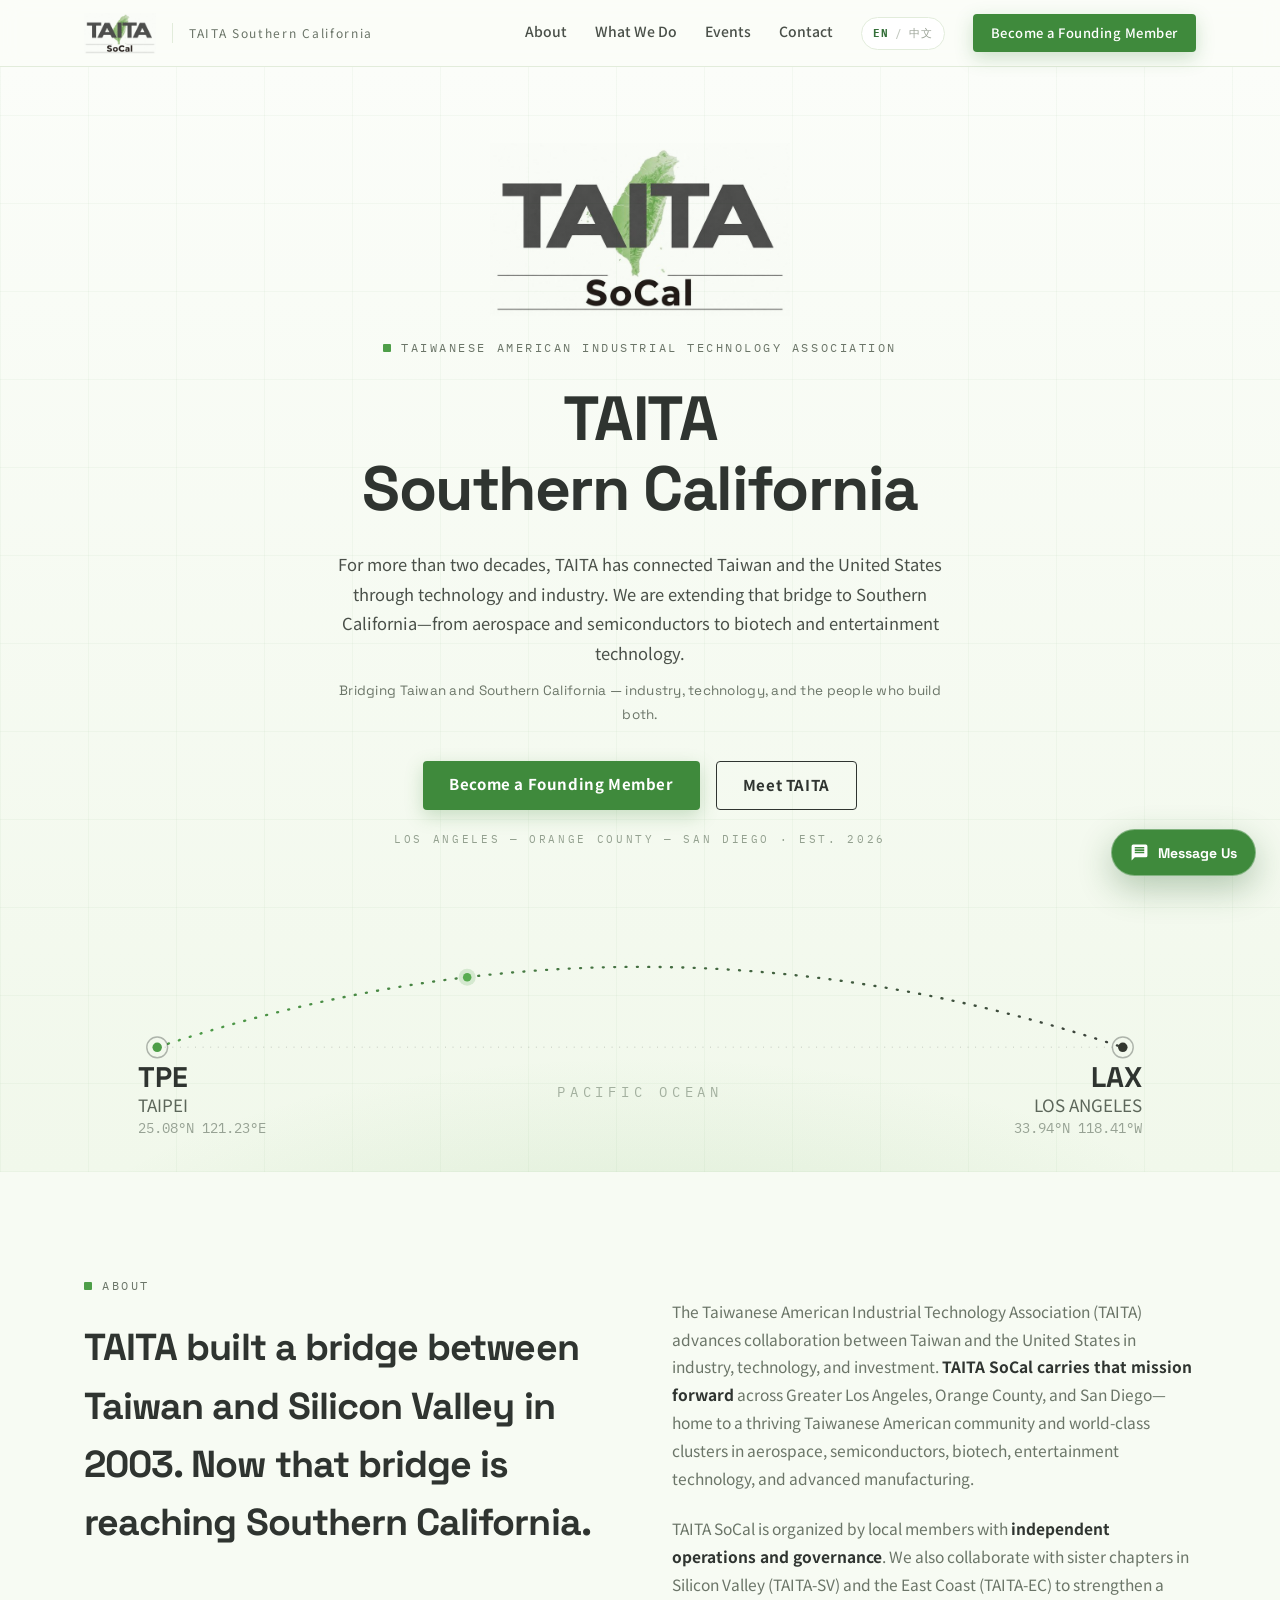
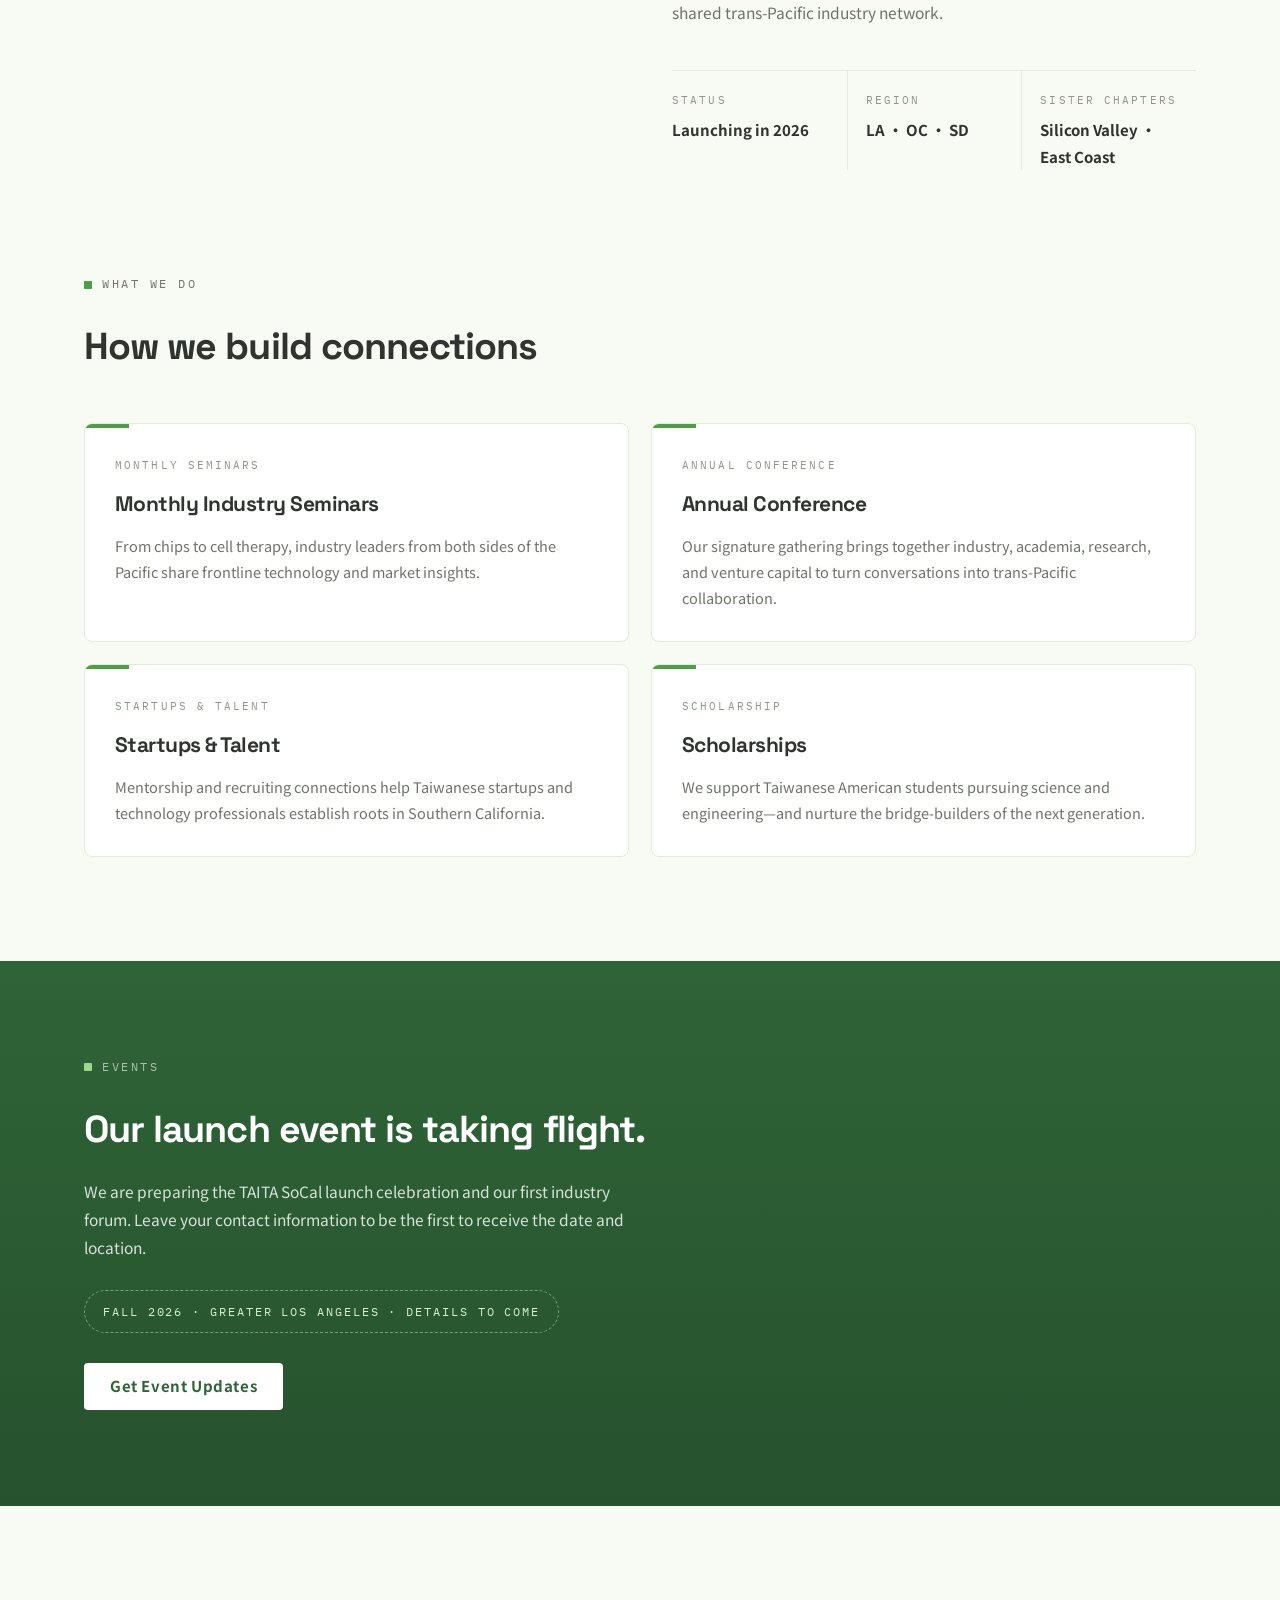
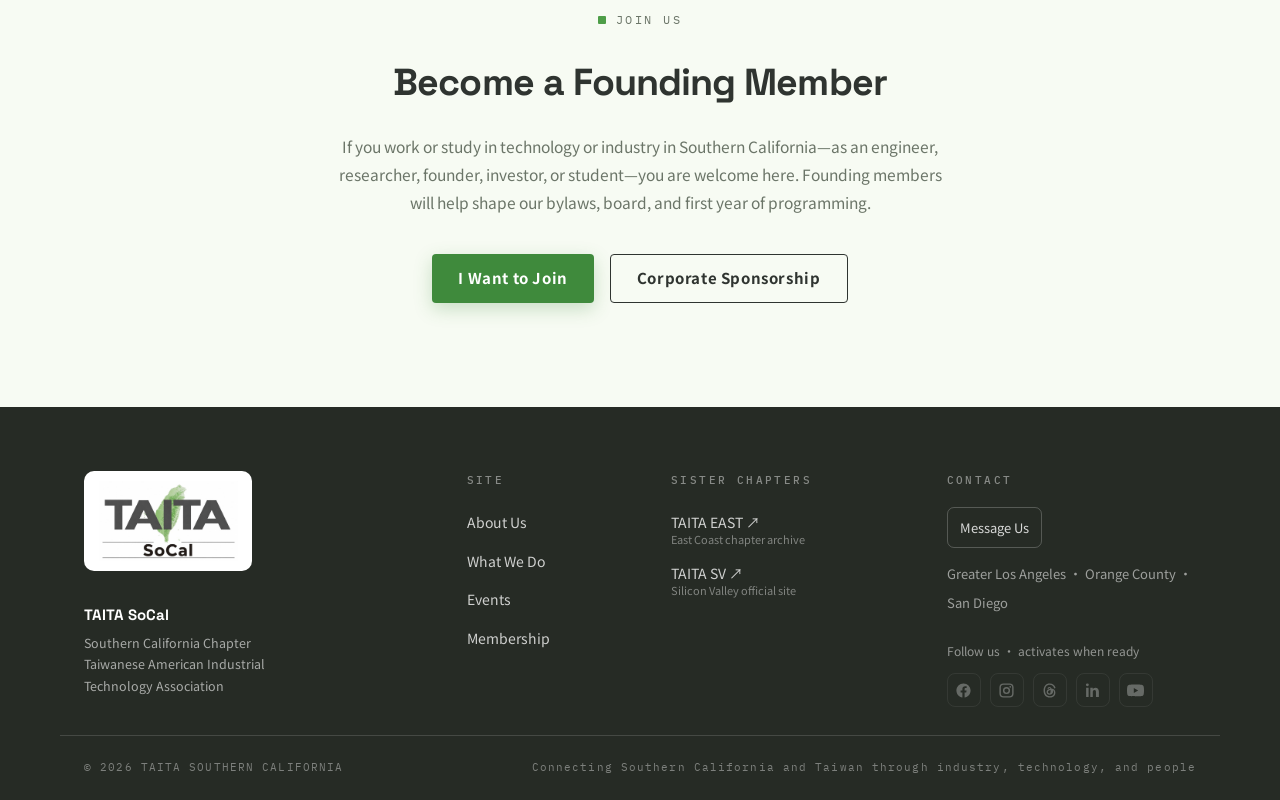
==== public/index.html @ a76701df "Add bilingual contact message form" ====
<!DOCTYPE html>
<html lang="zh-Hant">
<head>
<meta charset="UTF-8">
<meta name="viewport" content="width=device-width, initial-scale=1.0">
<title>TAITA SoCal｜南加州台美產業科技協會</title>
<meta name="description" content="南加州台美產業科技協會 (TAITA SoCal) — 連結南加州與台灣的產業、科技與人。">
<meta name="robots" content="index, follow, max-image-preview:large, max-snippet:-1, max-video-preview:-1">
<link rel="canonical" href="https://taitasocal.org/">
<link rel="icon" href="data:image/svg+xml,%3Csvg%20xmlns%3D%22http%3A//www.w3.org/2000/svg%22%20viewBox%3D%220%200%2064%2064%22%3E%3Crect%20width%3D%2264%22%20height%3D%2264%22%20rx%3D%2212%22%20fill%3D%22%234E9E48%22/%3E%3Ctext%20x%3D%2232%22%20y%3D%2246%22%20font-size%3D%2238%22%20font-weight%3D%22700%22%20text-anchor%3D%22middle%22%20fill%3D%22%23fff%22%20font-family%3D%22serif%22%3E%E5%8F%B0%3C/text%3E%3C/svg%3E">
<meta property="og:title" content="TAITA SoCal｜南加州台美產業科技協會">
<meta property="og:description" content="連結南加州與台灣的產業、科技與人。">
<meta property="og:type" content="website">
<meta property="og:site_name" content="TAITA SoCal">
<meta property="og:locale" content="zh_TW">
<meta property="og:locale:alternate" content="en_US">
<meta property="og:url" content="https://taitasocal.org/">
<meta property="og:image" content="https://taitasocal.org/logo.jpg">
<meta property="og:image:alt" content="TAITA SoCal logo">
<meta name="twitter:card" content="summary_large_image">
<meta name="twitter:title" content="TAITA SoCal｜南加州台美產業科技協會">
<meta name="twitter:description" content="連結南加州與台灣的產業、科技與人。">
<meta name="twitter:image" content="https://taitasocal.org/logo.jpg">
<script type="application/ld+json">
{
  "@context": "https://schema.org",
  "@graph": [
    {
      "@type": "Organization",
      "@id": "https://taitasocal.org/#organization",
      "name": "TAITA SoCal",
      "alternateName": [
        "南加州台美產業科技協會",
        "Southern California Taiwanese American Industrial Technology Association"
      ],
      "url": "https://taitasocal.org/",
      "logo": "https://taitasocal.org/logo.jpg",
      "email": "info@taitasocal.org",
      "description": "TAITA SoCal connects the industries, technologies, and people of Taiwan and Southern California.",
      "areaServed": [
        { "@type": "AdministrativeArea", "name": "Greater Los Angeles" },
        { "@type": "AdministrativeArea", "name": "Orange County, California" },
        { "@type": "AdministrativeArea", "name": "San Diego County, California" }
      ]
    },
    {
      "@type": "WebSite",
      "@id": "https://taitasocal.org/#website",
      "url": "https://taitasocal.org/",
      "name": "TAITA SoCal",
      "publisher": { "@id": "https://taitasocal.org/#organization" },
      "inLanguage": ["zh-Hant", "en"]
    }
  ]
}
</script>
<link rel="preconnect" href="https://fonts.googleapis.com">
<link rel="preconnect" href="https://fonts.gstatic.com" crossorigin>
<link href="https://fonts.googleapis.com/css2?family=Noto+Serif+TC:wght@700;900&amp;family=Noto+Sans+TC:wght@400;500;700&amp;family=Space+Grotesk:wght@500;700&amp;family=IBM+Plex+Mono:wght@400;500&amp;display=swap" rel="stylesheet">
<style>
  :root{
    --logo:url("[data-uri]");
    --paper:#F7FBF3;       /* 白色帶一點綠 */
    --paper-top:#FBFDF9;
    --card:#FFFFFF;
    --ink:#2F3430;         /* 會徽深灰 */
    --ink-soft:#4A5049;
    --muted:#6B7568;
    --green:#4E9E48;       /* 會徽台灣島綠 */
    --green-bright:#57AC50;
    --green-deep:#35703A;
    --green-btn:#3F8A3C;
    --band-1:#2F6437;      /* 深綠段落 */
    --band-2:#26522D;
    --line:#E2ECDB;
    --line-ink:rgba(255,255,255,.14);
  }
  *{margin:0;padding:0;box-sizing:border-box}
  html{scroll-behavior:smooth}
  body{
    font-family:'Noto Sans TC','Helvetica Neue',Arial,sans-serif;
    background:var(--paper);
    color:var(--ink);
    line-height:1.8;
    -webkit-font-smoothing:antialiased;
  }
  ::selection{background:var(--green-deep);color:#fff}
  a{color:inherit;text-decoration:none}
  .mono{font-family:'IBM Plex Mono',monospace}
  .en{font-family:'Space Grotesk','Noto Sans TC',sans-serif}
  .logo-bg{
    background-image:var(--logo);
    background-size:contain;background-position:center;background-repeat:no-repeat;
  }

  /* ---------- Nav ---------- */
  .nav{
    position:sticky;top:0;z-index:50;
    background:rgba(251,253,249,.92);
    backdrop-filter:blur(10px);
    border-bottom:1px solid var(--line);
  }
  .nav-inner{
    max-width:1160px;margin:0 auto;padding:12px 24px;
    display:flex;align-items:center;gap:16px;
  }
  .nav-logo{width:72px;height:42px;flex:none;mix-blend-mode:multiply}
  .nav-zh{
    font-size:12px;color:var(--muted);letter-spacing:.14em;
    border-left:1px solid var(--line);padding-left:16px;line-height:1.6;
  }
  .nav-links{margin-left:auto;display:flex;gap:28px;align-items:center}
  .nav-links a{
    color:var(--ink-soft);font-size:14px;font-weight:500;
    padding:6px 0;border-bottom:2px solid transparent;transition:.2s;
  }
  .nav-links a:hover{color:var(--green-deep);border-bottom-color:var(--green)}
  .btn{
    display:inline-block;padding:12px 26px;border-radius:4px;
    font-weight:700;font-size:15px;letter-spacing:.04em;
    font-family:inherit;line-height:1.5;text-align:center;
    transition:transform .18s, box-shadow .18s, background .18s, color .18s;
    cursor:pointer;border:none;
  }
  .btn:hover{transform:translateY(-2px)}
  .btn:focus-visible{outline:3px solid var(--green);outline-offset:2px}
  .btn-green{background:var(--green-btn);color:#fff;box-shadow:0 6px 18px rgba(63,138,60,.25)}
  .btn-green:hover{background:var(--green-bright)}
  .btn-ink{border:1.5px solid var(--ink);color:var(--ink);background:transparent}
  .btn-ink:hover{background:var(--ink);color:#fff}
  .btn-white{background:#fff;color:var(--band-1)}
  .btn-white:hover{background:#EFF7EA}
  .nav .btn{padding:9px 18px;font-size:13px}
  .nav-links a.btn{color:#fff;border-bottom:none}
  .nav-links a.btn:hover{color:#fff}
  .lang-toggle{
    flex:none;display:inline-flex;align-items:center;gap:6px;
    padding:8px 11px;border:1px solid var(--line);border-radius:999px;
    background:#fff;color:#9AA296;cursor:pointer;
    font-family:'IBM Plex Mono',monospace;font-size:10.5px;font-weight:500;
    letter-spacing:.08em;transition:border-color .2s,box-shadow .2s;
  }
  .lang-toggle:hover{border-color:var(--green);box-shadow:0 4px 14px rgba(63,138,60,.12)}
  .lang-toggle:focus-visible{outline:3px solid var(--green);outline-offset:2px}
  .lang-toggle .active{color:var(--green-deep);font-weight:700}
  .lang-divider{color:#C3C9C0}

  /* ---------- Hero ---------- */
  .hero{
    position:relative;overflow:hidden;
    background:
      radial-gradient(1000px 400px at 50% 112%, rgba(94,168,78,.16), transparent 62%),
      repeating-linear-gradient(0deg, rgba(63,138,60,.045) 0 1px, transparent 1px 88px),
      repeating-linear-gradient(90deg, rgba(63,138,60,.045) 0 1px, transparent 1px 88px),
      linear-gradient(180deg, var(--paper-top) 0%, #F1F8EB 100%);
  }
  .hero-inner{
    max-width:1160px;margin:0 auto;
    padding:76px 24px 8px;
    text-align:center;
  }
  .hero-logo{
    width:min(300px,64vw);aspect-ratio:720/414;
    margin:0 auto 22px;mix-blend-mode:multiply;
  }
  .eyebrow{
    display:flex;align-items:center;gap:10px;
    width:fit-content;max-width:100%;
    font-family:'IBM Plex Mono',monospace;
    font-size:11.5px;letter-spacing:.22em;
    color:var(--muted);
    margin:0 auto 26px;
  }
  .eyebrow::before{content:'';width:8px;height:8px;background:var(--green);border-radius:1px}
  .hero h1{
    font-family:'Noto Serif TC',serif;font-weight:900;
    font-size:clamp(2.2rem,5.4vw,3.9rem);
    line-height:1.3;letter-spacing:.04em;
    color:var(--ink);
    position:relative;display:block;
    width:fit-content;max-width:100%;margin:0 auto;
  }
  .hero .lead{
    max-width:640px;margin:26px auto 10px;
    font-size:16.5px;color:var(--ink-soft);
  }
  .hero .lead-en{
    max-width:640px;margin:0 auto;
    font-size:13.5px;color:var(--muted);
    letter-spacing:.02em;
  }
  .hero-cta{margin:34px 0 20px;display:flex;gap:16px;justify-content:center;flex-wrap:wrap}
  .hero-meta{
    font-family:'IBM Plex Mono',monospace;
    font-size:11px;letter-spacing:.24em;
    color:#93A08F;
  }
  .arc-wrap{max-width:1160px;margin:0 auto;padding:0 12px 30px}
  .arc-wrap svg{width:100%;height:auto;display:block}

  /* ---------- Sections ---------- */
  .section{max-width:1160px;margin:0 auto;padding:104px 24px;scroll-margin-top:80px}
  .sec-eyebrow{
    display:flex;align-items:center;gap:10px;
    font-family:'IBM Plex Mono',monospace;
    font-size:11.5px;letter-spacing:.22em;color:var(--muted);
    margin-bottom:22px;
  }
  .sec-eyebrow::before{content:'';width:8px;height:8px;background:var(--green);border-radius:1px}
  .display{
    font-family:'Noto Serif TC',serif;font-weight:700;
    font-size:clamp(1.55rem,3.1vw,2.35rem);
    line-height:1.55;letter-spacing:.02em;color:var(--ink);
  }
  html[lang="en"] .hero h1,
  html[lang="en"] .display,
  html[lang="en"] .card h3{
    font-family:'Space Grotesk',sans-serif;letter-spacing:-.025em;
  }
  html[lang="en"] .hero h1{line-height:1.12}

  /* About */
  .about-grid{display:grid;grid-template-columns:1fr 1fr;gap:64px;align-items:start}
  .about-grid p{margin-top:22px;color:var(--muted);font-size:15.5px}
  .about-grid p strong{color:var(--ink);font-weight:700}
  .facts{
    margin-top:44px;display:grid;grid-template-columns:repeat(3,1fr);
    border-top:1px solid var(--line);
  }
  .fact{padding:20px 18px 0;border-left:1px solid var(--line)}
  .fact:first-child{border-left:none;padding-left:0}
  .fact .k{font-family:'IBM Plex Mono',monospace;font-size:10.5px;letter-spacing:.2em;color:#8B9787}
  .fact .v{margin-top:6px;font-weight:700;font-size:15px;color:var(--ink)}

  /* Focus cards */
  .cards{display:grid;grid-template-columns:repeat(2,1fr);gap:22px;margin-top:48px}
  .card{
    background:var(--card);border:1px solid var(--line);border-radius:8px;
    padding:32px 30px 30px;position:relative;overflow:hidden;
    transition:transform .22s, box-shadow .22s;
  }
  .card::before{
    content:'';position:absolute;top:0;left:0;width:44px;height:4px;background:var(--green);
  }
  .card:hover{transform:translateY(-4px);box-shadow:0 14px 34px rgba(47,52,48,.09)}
  .card .k{font-family:'IBM Plex Mono',monospace;font-size:10.5px;letter-spacing:.2em;color:#8B9787}
  .card h3{
    font-family:'Noto Serif TC',serif;font-weight:700;
    font-size:21px;color:var(--ink);margin:10px 0 10px;letter-spacing:.02em;
  }
  .card p{color:var(--muted);font-size:14.5px}
  .focus-section{padding-top:0}

  /* Events (green band) */
  .band{background:linear-gradient(180deg,var(--band-1) 0%,var(--band-2) 100%);color:#fff}
  .band .section{padding:96px 24px}
  .band .sec-eyebrow{color:rgba(255,255,255,.6)}
  .band .sec-eyebrow::before{background:#9FD48F}
  .band .display{color:#fff}
  .band p{color:rgba(255,255,255,.82);max-width:560px;margin-top:20px;font-size:15.5px}
  .chip{
    display:inline-block;margin-top:28px;
    font-family:'IBM Plex Mono',monospace;font-size:12px;letter-spacing:.16em;
    border:1px dashed rgba(255,255,255,.4);color:#D9EFCB;
    padding:10px 18px;border-radius:999px;
  }
  .band .btn{margin-top:30px}
  .note{margin-top:16px;font-size:12px;color:rgba(255,255,255,.5)}

  /* Join */
  .join{text-align:center}
  .join .display{max-width:620px;margin:0 auto}
  .join p{max-width:620px;margin:22px auto 0;color:var(--muted);font-size:15.5px}
  .join .sec-eyebrow{justify-content:center}
  .join-cta{margin-top:38px;display:flex;gap:16px;justify-content:center;flex-wrap:wrap}

  /* Message dialog */
  .contact-dialog{
    width:min(620px,calc(100vw - 32px));max-height:calc(100vh - 32px);
    margin:auto;padding:0;border:1px solid var(--line);border-radius:14px;
    overflow:auto;overscroll-behavior:contain;background:#fff;color:var(--ink);
    box-shadow:0 28px 80px rgba(24,36,24,.28);
  }
  .contact-dialog::backdrop{background:rgba(24,31,24,.58);backdrop-filter:blur(4px)}
  .dialog-inner{padding:38px;position:relative}
  .dialog-close{
    position:absolute;top:16px;right:16px;width:38px;height:38px;
    border:1px solid var(--line);border-radius:999px;background:var(--paper);
    color:var(--ink);font-size:24px;line-height:1;cursor:pointer;
  }
  .dialog-close:hover{background:#EAF4E4}
  .dialog-close:focus-visible{outline:3px solid var(--green);outline-offset:2px}
  .dialog-inner .sec-eyebrow{margin-bottom:14px}
  .dialog-inner h2{
    font-family:'Noto Serif TC',serif;font-size:clamp(1.55rem,4vw,2rem);
    line-height:1.4;margin-right:38px;
  }
  html[lang="en"] .dialog-inner h2{font-family:'Space Grotesk',sans-serif;letter-spacing:-.02em}
  .dialog-copy{margin-top:14px;color:var(--muted);font-size:15px}
  .contact-form{display:grid;gap:16px;margin-top:24px}
  .form-grid{display:grid;grid-template-columns:1fr 1fr;gap:16px}
  .form-field{display:grid;gap:7px;text-align:left}
  .form-field label{
    color:var(--ink);font-family:'IBM Plex Mono',monospace;
    font-size:11px;font-weight:500;letter-spacing:.08em;
  }
  .form-field input,.form-field select,.form-field textarea{
    width:100%;border:1px solid #CAD7C6;border-radius:7px;background:#FBFCF9;
    color:var(--ink);font:inherit;font-size:15px;padding:12px 13px;
    transition:border-color .18s,box-shadow .18s,background .18s;
  }
  .form-field textarea{min-height:132px;resize:vertical;line-height:1.6}
  .form-field input:focus,.form-field select:focus,.form-field textarea:focus{
    outline:none;border-color:var(--green-btn);background:#fff;
    box-shadow:0 0 0 3px rgba(55,139,57,.13);
  }
  .form-hint{color:var(--muted);font-size:12px;line-height:1.6}
  .form-actions{display:flex;align-items:center;gap:14px;flex-wrap:wrap}
  .form-actions .btn{min-width:148px;padding:11px 18px}
  .form-actions .btn[disabled]{opacity:.62;cursor:wait;transform:none}
  .form-status{min-height:1.6em;color:var(--muted);font-size:13px;line-height:1.5}
  .form-status[data-state="success"]{color:var(--green-deep);font-weight:700}
  .form-status[data-state="error"]{color:#A3342D}
  .form-honeypot{
    position:absolute!important;width:1px!important;height:1px!important;
    overflow:hidden!important;clip:rect(0 0 0 0)!important;white-space:nowrap!important;
  }
  .message-fab{
    position:fixed;right:24px;bottom:24px;z-index:60;
    display:inline-flex;align-items:center;gap:9px;padding:13px 18px;
    border:1px solid rgba(255,255,255,.35);border-radius:999px;
    background:var(--green-btn);color:#fff;box-shadow:0 12px 34px rgba(31,88,33,.3);
    font-family:'Space Grotesk','Noto Sans TC',sans-serif;font-size:14px;font-weight:700;
    cursor:pointer;transition:transform .18s,background .18s,box-shadow .18s;
  }
  .message-fab:hover{background:var(--green-deep);transform:translateY(-2px);box-shadow:0 16px 38px rgba(31,88,33,.36)}
  .message-fab:focus-visible{outline:3px solid #B8E0A8;outline-offset:3px}
  .message-fab svg{width:19px;height:19px;fill:currentColor;flex:none}
  .footer-message-button{
    display:inline-flex;align-items:center;gap:7px;padding:8px 12px;
    border:1px solid rgba(255,255,255,.22);border-radius:7px;background:transparent;
    color:rgba(255,255,255,.82);font:inherit;font-size:13px;cursor:pointer;
  }
  .footer-message-button:hover{color:#fff;border-color:#9FD48F;background:rgba(86,164,76,.15)}

  /* Footer */
  footer{background:#262B25;color:#fff}
  .foot-inner{
    max-width:1160px;margin:0 auto;padding:64px 24px 28px;
    display:grid;grid-template-columns:1.45fr .7fr 1fr 1.05fr;gap:38px;
  }
  .foot-org{display:flex;gap:18px;align-items:flex-start;flex-wrap:wrap}
  .foot-logo{
    background:#fff;border-radius:10px;padding:10px 14px;width:168px;flex:none;
  }
  .foot-logo .logo-bg{width:100%;aspect-ratio:720/414}
  .foot-org .names span{display:block;font-size:12.5px;color:rgba(255,255,255,.6);line-height:1.7}
  .foot-org .names b{display:block;font-size:15px;margin-bottom:4px}
  .foot h4{font-family:'IBM Plex Mono',monospace;font-size:11px;letter-spacing:.22em;color:rgba(255,255,255,.45);margin-bottom:16px;font-weight:500}
  .foot ul{list-style:none}
  .foot li{margin-bottom:10px}
  .foot a{color:rgba(255,255,255,.78);font-size:14px}
  .foot a:hover{color:#9FD48F}
  .foot-region{color:rgba(255,255,255,.55);font-size:13px}
  .chapter-link{display:inline-flex;flex-direction:column;line-height:1.45}
  .chapter-link small{color:rgba(255,255,255,.42);font-size:11px}
  .social-label{margin:24px 0 12px;color:rgba(255,255,255,.5);font-size:12px}
  .social-links{display:flex;gap:9px;flex-wrap:wrap}
  .social-link{
    width:34px;height:34px;display:inline-grid;place-items:center;
    border:1px solid rgba(255,255,255,.18);border-radius:8px;
    color:rgba(255,255,255,.82);transition:background .18s,border-color .18s,color .18s,transform .18s;
  }
  .social-link svg{width:17px;height:17px;fill:currentColor}
  .social-link[href]:hover{
    color:#fff;background:var(--green-btn);border-color:var(--green-bright);transform:translateY(-2px);
  }
  .social-link[aria-disabled="true"]{opacity:.38;cursor:not-allowed}
  .foot-bottom{
    max-width:1160px;margin:0 auto;padding:22px 24px;
    border-top:1px solid var(--line-ink);
    display:flex;justify-content:space-between;gap:14px;flex-wrap:wrap;
    font-family:'IBM Plex Mono',monospace;font-size:11px;letter-spacing:.1em;
    color:rgba(255,255,255,.4);
  }

  /* Reveal on scroll */
  .reveal{opacity:0;transform:translateY(20px);transition:opacity .7s ease, transform .7s ease}
  .reveal.in{opacity:1;transform:none}
  @media (prefers-reduced-motion: reduce){
    html{scroll-behavior:auto}
    .reveal{opacity:1;transform:none;transition:none}
    .btn,.card{transition:none}
  }

  /* Responsive */
  @media (max-width: 860px){
    .about-grid{grid-template-columns:1fr;gap:28px}
    .cards{grid-template-columns:1fr}
    .foot-inner{grid-template-columns:repeat(2,minmax(0,1fr));gap:36px}
    .nav-zh{display:none}
    .nav-links{gap:12px}
  }
  @media (max-width: 720px){
    .nav-links a:not(.btn){display:none}
    .facts{grid-template-columns:1fr;border-top:none}
    .fact{border-left:none;padding-left:0;border-top:1px solid var(--line);padding-top:16px}
    .section{padding:76px 20px}
    .hero-inner{padding-top:56px}
    .coords{display:none}
    .nav-inner{padding-left:16px;padding-right:16px}
    .nav-logo{width:62px;height:36px}
    .nav .btn{padding:9px 12px;font-size:12px}
    .lang-toggle{padding:8px 9px;font-size:10px}
    .dialog-inner{padding:32px 22px 24px}
    .form-grid{grid-template-columns:1fr}
    .form-actions{align-items:stretch;flex-direction:column}
    .form-actions .btn{width:100%}
  }
  @media (max-width: 560px){
    .foot-inner{grid-template-columns:1fr}
    .message-fab{right:16px;bottom:16px;padding:12px 15px}
  }
</style>
</head>
<body>

<!-- ============ NAV ============ -->
<nav class="nav">
  <div class="nav-inner">
    <a href="#top" class="nav-logo logo-bg" aria-label="TAITA SoCal 首頁" data-i18n-aria="homeAria"></a>
    <div class="nav-zh" data-i18n="orgShort">南加州台美產業科技協會</div>
    <div class="nav-links">
      <a href="#about" data-i18n="navAbout">關於</a>
      <a href="#focus" data-i18n="navFocus">焦點工作</a>
      <a href="#events" data-i18n="navEvents">活動</a>
      <a href="#contact" data-i18n="navContact">聯絡</a>
      <button class="lang-toggle" id="langToggle" type="button" aria-label="Switch to English" aria-pressed="false">
        <span id="langEn">EN</span><span class="lang-divider" aria-hidden="true">/</span><span id="langZh" class="active">中文</span>
      </button>
      <a href="#join" class="btn btn-green" data-i18n="foundingMember">成為創始會員</a>
    </div>
  </div>
</nav>

<!-- ============ HERO ============ -->
<header class="hero" id="top">
  <div class="hero-inner">
    <div class="hero-logo logo-bg" role="img" aria-label="TAITA SoCal 會徽" data-i18n-aria="emblemAria"></div>
    <div class="eyebrow en">TAIWANESE AMERICAN INDUSTRIAL TECHNOLOGY ASSOCIATION</div>
    <h1><span data-i18n="heroTitle">南加州<br>台美產業科技協會</span></h1>
    <p class="lead" data-i18n="heroLead">我們把 TAITA 二十多年來連結台灣與美國科技產業的橋樑，延伸到南加州。從航太、半導體到生技與娛樂科技——這裡是下一段旅程的起點。</p>
    <p class="lead-en en" data-i18n="heroTagline">Bridging Taiwan and Southern California — industry, technology, and the people who build both.</p>
    <div class="hero-cta">
      <a href="#join" class="btn btn-green" data-i18n="foundingMember">成為創始會員</a>
      <a href="#about" class="btn btn-ink" data-i18n="meetTaita">認識 TAITA</a>
    </div>
    <div class="hero-meta">LOS ANGELES — ORANGE COUNTY — SAN DIEGO · EST. 2026</div>
  </div>

  <!-- Signature: TPE ↔ LAX flight arc -->
  <div class="arc-wrap" aria-hidden="true">
    <svg viewBox="0 0 1200 300" xmlns="http://www.w3.org/2000/svg" role="img" aria-label="台北到洛杉磯的航線示意圖" data-i18n-aria="flightAria">
      <defs>
        <linearGradient id="arcGrad" x1="0" y1="0" x2="1" y2="0">
          <stop offset="0" stop-color="#4E9E48"/>
          <stop offset="1" stop-color="#3B403B"/>
        </linearGradient>
      </defs>
      <!-- horizon baseline -->
      <line x1="90" y1="200" x2="1110" y2="200" stroke="rgba(47,52,48,.16)" stroke-dasharray="1 7" stroke-width="1.5"/>
      <!-- flight path -->
      <path id="flightPath" d="M 90 200 Q 600 30 1110 200" fill="none"
            stroke="url(#arcGrad)" stroke-width="2.5" stroke-linecap="round" stroke-dasharray="1 11"/>
      <!-- traveling dot -->
      <g id="flyer">
        <circle r="9" fill="#4E9E48" opacity="0.18"/>
        <circle r="4.5" fill="#57AC50"/>
        <animateMotion dur="7s" repeatCount="indefinite" rotate="none">
          <mpath href="#flightPath"/>
        </animateMotion>
      </g>
      <!-- TPE endpoint -->
      <circle cx="90" cy="200" r="11" fill="none" stroke="rgba(47,52,48,.35)" stroke-width="1.5"/>
      <circle cx="90" cy="200" r="5" fill="#4E9E48"/>
      <text x="70" y="242" fill="#2F3430" font-family="'Space Grotesk',sans-serif" font-weight="700" font-size="30">TPE</text>
      <text x="70" y="268" fill="#5C665A" font-family="'Noto Sans TC',sans-serif" font-size="18" data-i18n="taipei">台北 TAIPEI</text>
      <text class="coords" x="70" y="291" fill="#97A294" font-family="'IBM Plex Mono',monospace" font-size="15">25.08°N 121.23°E</text>
      <!-- LAX endpoint -->
      <circle cx="1110" cy="200" r="11" fill="none" stroke="rgba(47,52,48,.35)" stroke-width="1.5"/>
      <circle cx="1110" cy="200" r="5" fill="#33382F"/>
      <text x="1130" y="242" text-anchor="end" fill="#2F3430" font-family="'Space Grotesk',sans-serif" font-weight="700" font-size="30">LAX</text>
      <text x="1130" y="268" text-anchor="end" fill="#5C665A" font-family="'Noto Sans TC',sans-serif" font-size="18" data-i18n="losAngeles">洛杉磯 LOS ANGELES</text>
      <text class="coords" x="1130" y="291" text-anchor="end" fill="#97A294" font-family="'IBM Plex Mono',monospace" font-size="15">33.94°N 118.41°W</text>
      <!-- ocean label -->
      <text x="600" y="252" text-anchor="middle" fill="#A3B09F" font-family="'IBM Plex Mono',monospace" font-size="15" letter-spacing="5" data-i18n="pacific">太平洋 · PACIFIC OCEAN</text>
    </svg>
  </div>
</header>

<!-- ============ ABOUT ============ -->
<section id="about" class="section">
  <div class="about-grid">
    <div class="reveal">
      <div class="sec-eyebrow" data-i18n="aboutEyebrow">關於 — ABOUT</div>
      <h2 class="display" data-i18n="aboutTitle">2003 年，TAITA 在矽谷搭起台美科技產業的橋。現在，我們把橋的另一端，架在南加州。</h2>
    </div>
    <div class="reveal">
      <p data-i18n="aboutP1">台美產業科技協會（TAITA）長期促進台灣與美國在產業、科技與投資上的合作。<strong>南加州分會承續這個使命</strong>，立足於大洛杉磯、橘郡與聖地牙哥——這裡有全美最深厚的台美社群，也有航太、半導體、生技醫療、娛樂科技與先進製造的完整聚落。</p>
      <p data-i18n="aboutP2">TAITA SoCal 由在地會員籌組、<strong>獨立運作與治理</strong>；同時與矽谷（TAITA-SV）、美東（TAITA-EC）等姊妹分會保持交流，共同壯大跨太平洋的產業網絡。</p>
      <div class="facts">
        <div class="fact"><div class="k en">STATUS</div><div class="v" data-i18n="statusValue">2026 籌備啟動</div></div>
        <div class="fact"><div class="k en">REGION</div><div class="v">LA · OC · SD</div></div>
        <div class="fact"><div class="k en">SISTER CHAPTERS</div><div class="v" data-i18n="sisterValue">矽谷 · 美東</div></div>
      </div>
    </div>
  </div>
</section>

<!-- ============ FOCUS ============ -->
<section id="focus" class="section focus-section">
  <div class="reveal">
    <div class="sec-eyebrow" data-i18n="focusEyebrow">焦點工作 — WHAT WE DO</div>
    <h2 class="display" data-i18n="focusTitle">我們在做的事</h2>
  </div>
  <div class="cards">
    <div class="card reveal">
      <div class="k en">MONTHLY SEMINARS</div>
      <h3 data-i18n="seminarTitle">每月產業講座</h3>
      <p data-i18n="seminarText">從晶片到細胞治療，邀請兩地業界領袖分享第一線的技術與市場觀點。</p>
    </div>
    <div class="card reveal">
      <div class="k en">ANNUAL CONFERENCE</div>
      <h3 data-i18n="conferenceTitle">年度大會</h3>
      <p data-i18n="conferenceText">一年一度，匯聚產業、學研與創投，促成跨太平洋的實質合作。</p>
    </div>
    <div class="card reveal">
      <div class="k en">STARTUPS &amp; TALENT</div>
      <h3 data-i18n="talentTitle">創業與人才</h3>
      <p data-i18n="talentText">導師制度與徵才媒合，協助台灣新創與科技人才在南加州落地生根。</p>
    </div>
    <div class="card reveal">
      <div class="k en">SCHOLARSHIP</div>
      <h3 data-i18n="scholarshipTitle">獎學金</h3>
      <p data-i18n="scholarshipText">支持台美學生投入科學與工程，培養下一代的橋樑人物。</p>
    </div>
  </div>
</section>

<!-- ============ EVENTS ============ -->
<div class="band" id="events">
  <section class="section">
    <div class="reveal">
      <div class="sec-eyebrow" data-i18n="eventsEyebrow">活動 — EVENTS</div>
      <h2 class="display" data-i18n="eventsTitle">成立大會，即將啟程。</h2>
      <p data-i18n="eventsText">我們正在籌備 TAITA SoCal 成立大會與第一場產業論壇。留下 Email，第一時間收到時間與地點。</p>
      <div class="chip" data-i18n="eventsChip">2026 秋季 · 大洛杉磯地區 · 詳情待公布</div>
      <div>
        <button class="btn btn-white contact-trigger" type="button" data-contact="question" data-i18n="notifyButton">加入通知名單</button>
      </div>
    </div>
  </section>
</div>

<!-- ============ JOIN ============ -->
<section id="join" class="section join">
  <div class="reveal">
    <div class="sec-eyebrow" data-i18n="joinEyebrow">入會 — JOIN US</div>
    <h2 class="display" data-i18n="foundingMember">成為創始會員</h2>
    <p data-i18n="joinText">只要你在南加州從事科技或產業相關工作——工程師、研究員、創業者、投資人、學生——都歡迎加入。創始會員將一起參與分會章程、理事會與第一年活動的規劃。</p>
    <div class="join-cta">
      <button class="btn btn-green contact-trigger" type="button" data-contact="membership" data-i18n="joinButton">我要加入</button>
      <button class="btn btn-ink contact-trigger" type="button" data-contact="sponsorship" data-i18n="sponsorButton">企業贊助合作</button>
    </div>
  </div>
</section>

<!-- ============ MESSAGE DIALOG ============ -->
<dialog class="contact-dialog" id="contactDialog" aria-labelledby="contactDialogTitle">
  <div class="dialog-inner">
    <button class="dialog-close" id="contactDialogClose" type="button" data-i18n-aria="closeDialogAria">&times;</button>
    <div class="sec-eyebrow" data-i18n="contactEyebrow">留言給我們</div>
    <h2 id="contactDialogTitle" data-i18n="contactTitle">聯絡 TAITA SoCal</h2>
    <p class="dialog-copy" data-i18n="contactIntro">填寫下面的表單，我們會盡快回覆。</p>
    <form class="contact-form" id="contactForm">
      <div class="form-grid">
        <div class="form-field">
          <label for="contactName" data-i18n="formName">姓名 *</label>
          <input id="contactName" name="name" type="text" autocomplete="name" maxlength="100" required data-i18n-placeholder="formNamePlaceholder" placeholder="您的姓名">
        </div>
        <div class="form-field">
          <label for="contactEmail" data-i18n="formEmail">Email *</label>
          <input id="contactEmail" name="email" type="email" autocomplete="email" maxlength="254" required data-i18n-placeholder="formEmailPlaceholder" placeholder="name@example.com">
        </div>
      </div>
      <div class="form-field">
        <label for="contactCategory" data-i18n="formCategory">留言類別 *</label>
        <select id="contactCategory" name="category" required>
          <option value="membership" data-i18n="categoryMembership">我要加入</option>
          <option value="sponsorship" data-i18n="categorySponsorship">企業合作／贊助</option>
          <option value="question" data-i18n="categoryQuestion">詢問問題</option>
          <option value="other" data-i18n="categoryOther">其他</option>
        </select>
      </div>
      <div class="form-field">
        <label for="contactMessage" data-i18n="formMessage">留言內容 *</label>
        <textarea id="contactMessage" name="message" minlength="10" maxlength="3000" required data-i18n-placeholder="formMessagePlaceholder" placeholder="請告訴我們您想了解的內容"></textarea>
        <span class="form-hint" data-i18n="formPrivacy">您的資料只會用於回覆這次留言。</span>
      </div>
      <div class="form-honeypot" aria-hidden="true">
        <label for="contactCompany">Company</label>
        <input id="contactCompany" name="company" type="text" tabindex="-1" autocomplete="off">
      </div>
      <input id="contactStartedAt" name="startedAt" type="hidden">
      <input id="contactLanguage" name="language" type="hidden">
      <div class="form-actions">
        <button class="btn btn-green" id="contactSubmit" type="submit" data-i18n="formSubmit">送出留言</button>
        <p class="form-status" id="contactStatus" role="status" aria-live="polite"></p>
      </div>
    </form>
  </div>
</dialog>

<button class="message-fab contact-trigger" type="button" data-contact="question" data-i18n-aria="messageButtonAria" aria-label="留言給 TAITA SoCal">
  <svg viewBox="0 0 24 24" aria-hidden="true"><path d="M20 2H4a2 2 0 0 0-2 2v18l4-4h14a2 2 0 0 0 2-2V4a2 2 0 0 0-2-2Zm-2 11H6v-2h12v2Zm0-3H6V8h12v2Zm0-3H6V5h12v2Z"/></svg>
  <span data-i18n="messageButton">留言給我們</span>
</button>

<!-- ============ FOOTER ============ -->
<footer id="contact">
  <div class="foot-inner">
    <div class="foot-org">
      <div class="foot-logo"><div class="logo-bg" role="img" aria-label="TAITA SoCal 會徽" data-i18n-aria="emblemAria"></div></div>
      <div class="names">
        <b class="en">TAITA SoCal</b>
        <span data-i18n="footerOrg">南加州台美產業科技協會<br>Southern California Taiwanese American<br>Industrial Technology Association</span>
      </div>
    </div>
    <div class="foot">
      <h4>SITE</h4>
      <ul>
        <li><a href="#about" data-i18n="footerAbout">關於我們</a></li>
        <li><a href="#focus" data-i18n="navFocus">焦點工作</a></li>
        <li><a href="#events" data-i18n="navEvents">活動</a></li>
        <li><a href="#join" data-i18n="footerJoin">入會</a></li>
      </ul>
    </div>
    <div class="foot">
      <h4 data-i18n="sisterChaptersTitle">SISTER CHAPTERS</h4>
      <ul>
        <li>
          <a class="chapter-link" href="https://taiwaneseamericanhistory.org/taita-east-coast/" target="_blank" rel="noopener noreferrer">
            <span>TAITA EAST ↗</span>
            <small data-i18n="eastChapterNote">美東分會歷史資料</small>
          </a>
        </li>
        <li>
          <a class="chapter-link" href="https://www.taita.org/" target="_blank" rel="noopener noreferrer">
            <span>TAITA SV ↗</span>
            <small data-i18n="svChapterNote">矽谷分會官方網站</small>
          </a>
        </li>
      </ul>
    </div>
    <div class="foot">
      <h4>CONTACT</h4>
      <ul>
        <li><button class="footer-message-button contact-trigger" type="button" data-contact="question" data-i18n="messageButton">留言給我們</button></li>
        <li><span class="foot-region" data-i18n="region">大洛杉磯 · 橘郡 · 聖地牙哥</span></li>
      </ul>
      <div class="social-label" data-i18n="socialLabel">關注我們 · 帳號建立後啟用</div>
      <div class="social-links" role="group" data-i18n-aria="socialAria" aria-label="TAITA SoCal 社群媒體">
        <a class="social-link" role="link" data-social="facebook" data-platform="Facebook" aria-label="Facebook">
          <svg viewBox="0 0 24 24" aria-hidden="true"><path d="M22 12.06C22 6.5 17.52 2 12 2S2 6.5 2 12.06c0 5.02 3.66 9.18 8.44 9.94v-7.03H7.9v-2.91h2.54V9.85c0-2.52 1.49-3.91 3.77-3.91 1.09 0 2.23.2 2.23.2v2.46h-1.26c-1.24 0-1.63.78-1.63 1.57v1.89h2.78l-.44 2.91h-2.34V22C18.34 21.24 22 17.08 22 12.06Z"/></svg>
        </a>
        <a class="social-link" role="link" data-social="instagram" data-platform="Instagram" aria-label="Instagram">
          <svg viewBox="0 0 24 24" aria-hidden="true"><path d="M7.8 2h8.4A5.81 5.81 0 0 1 22 7.8v8.4a5.81 5.81 0 0 1-5.8 5.8H7.8A5.81 5.81 0 0 1 2 16.2V7.8A5.81 5.81 0 0 1 7.8 2Zm-.2 2A3.6 3.6 0 0 0 4 7.6v8.8A3.6 3.6 0 0 0 7.6 20h8.8a3.6 3.6 0 0 0 3.6-3.6V7.6A3.6 3.6 0 0 0 16.4 4H7.6Zm9.65 1.5a1.25 1.25 0 1 1 0 2.5 1.25 1.25 0 0 1 0-2.5ZM12 7a5 5 0 1 1 0 10 5 5 0 0 1 0-10Zm0 2a3 3 0 1 0 0 6 3 3 0 0 0 0-6Z"/></svg>
        </a>
        <a class="social-link" role="link" data-social="threads" data-platform="Threads" aria-label="Threads">
          <svg viewBox="0 0 24 24" aria-hidden="true"><path d="M12.3 2C7 2 3.6 5.8 3.6 12.1c0 6.1 3.4 9.9 8.9 9.9 4.8 0 7.8-2.7 7.8-6.8 0-3.4-2-5.4-5.6-5.9-.3-1.4-1.2-2.4-2.7-2.4-1.7 0-2.9 1.1-2.9 2.7h2c0-.6.3-1 1-1 .6 0 1 .4 1.1 1-3.3.4-5.3 2.1-5.3 4.6 0 2.3 1.7 3.9 4.2 3.9 3.1 0 5.1-2.1 5.1-5.4 0-.4 0-.7-.1-1.1.8.5 1.2 1.6 1.2 3.5 0 3.1-2.1 4.9-5.8 4.9-4.3 0-6.8-3-6.8-7.9C5.7 7 8.2 4 12.3 4c3.3 0 5.4 1.7 6.3 5l2-.6C19.5 4.2 16.5 2 12.3 2Zm-.1 14.2c-1.4 0-2.3-.8-2.3-2 0-1.5 1.3-2.5 3.5-2.8.1.4.1.8.1 1.2 0 2.3-.5 3.6-1.3 3.6Z"/></svg>
        </a>
        <a class="social-link" role="link" data-social="linkedin" data-platform="LinkedIn" aria-label="LinkedIn">
          <svg viewBox="0 0 24 24" aria-hidden="true"><path d="M6.5 8.2H3V21h3.5V8.2ZM4.75 2A2.05 2.05 0 1 0 4.75 6.1 2.05 2.05 0 0 0 4.75 2ZM21 13.65c0-3.86-2.06-5.66-4.82-5.66-2.22 0-3.22 1.22-3.77 2.08V8.2H8.9V21h3.51v-6.34c0-1.67.32-3.3 2.4-3.3 2.05 0 2.08 1.92 2.08 3.41V21H21v-7.35Z"/></svg>
        </a>
        <a class="social-link" role="link" data-social="youtube" data-platform="YouTube" aria-label="YouTube">
          <svg viewBox="0 0 24 24" aria-hidden="true"><path d="M23.5 6.2a3 3 0 0 0-2.1-2.1C19.55 3.6 12 3.6 12 3.6s-7.55 0-9.4.5A3 3 0 0 0 .5 6.2 31 31 0 0 0 0 12a31 31 0 0 0 .5 5.8 3 3 0 0 0 2.1 2.1c1.85.5 9.4.5 9.4.5s7.55 0 9.4-.5a3 3 0 0 0 2.1-2.1A31 31 0 0 0 24 12a31 31 0 0 0-.5-5.8ZM9.6 15.6V8.4L15.8 12l-6.2 3.6Z"/></svg>
        </a>
      </div>
    </div>
  </div>
  <div class="foot-bottom">
    <span>© 2026 TAITA SOUTHERN CALIFORNIA</span>
    <span data-i18n="footerTagline">連結南加州與台灣的產業、科技與人</span>
  </div>
</footer>

<script>
  const translations = {
    zh: {
      pageTitle: 'TAITA SoCal｜南加州台美產業科技協會',
      description: '南加州台美產業科技協會 (TAITA SoCal) — 連結南加州與台灣的產業、科技與人。',
      ogDescription: '連結南加州與台灣的產業、科技與人。',
      homeAria: 'TAITA SoCal 首頁',
      emblemAria: 'TAITA SoCal 會徽',
      orgShort: '南加州台美產業科技協會',
      navAbout: '關於', navFocus: '焦點工作', navEvents: '活動', navContact: '聯絡',
      foundingMember: '成為創始會員', meetTaita: '認識 TAITA',
      heroTitle: '南加州<br>台美產業科技協會',
      heroLead: '我們把 TAITA 二十多年來連結台灣與美國科技產業的橋樑，延伸到南加州。從航太、半導體到生技與娛樂科技——這裡是下一段旅程的起點。',
      heroTagline: 'Bridging Taiwan and Southern California — industry, technology, and the people who build both.',
      flightAria: '台北到洛杉磯的航線示意圖', taipei: '台北 TAIPEI', losAngeles: '洛杉磯 LOS ANGELES', pacific: '太平洋 · PACIFIC OCEAN',
      aboutEyebrow: '關於 — ABOUT',
      aboutTitle: '2003 年，TAITA 在矽谷搭起台美科技產業的橋。現在，我們把橋的另一端，架在南加州。',
      aboutP1: '台美產業科技協會（TAITA）長期促進台灣與美國在產業、科技與投資上的合作。<strong>南加州分會承續這個使命</strong>，立足於大洛杉磯、橘郡與聖地牙哥——這裡有全美最深厚的台美社群，也有航太、半導體、生技醫療、娛樂科技與先進製造的完整聚落。',
      aboutP2: 'TAITA SoCal 由在地會員籌組、<strong>獨立運作與治理</strong>；同時與矽谷（TAITA-SV）、美東（TAITA-EC）等姊妹分會保持交流，共同壯大跨太平洋的產業網絡。',
      statusValue: '2026 籌備啟動', sisterValue: '矽谷 · 美東',
      focusEyebrow: '焦點工作 — WHAT WE DO', focusTitle: '我們在做的事',
      seminarTitle: '每月產業講座', seminarText: '從晶片到細胞治療，邀請兩地業界領袖分享第一線的技術與市場觀點。',
      conferenceTitle: '年度大會', conferenceText: '一年一度，匯聚產業、學研與創投，促成跨太平洋的實質合作。',
      talentTitle: '創業與人才', talentText: '導師制度與徵才媒合，協助台灣新創與科技人才在南加州落地生根。',
      scholarshipTitle: '獎學金', scholarshipText: '支持台美學生投入科學與工程，培養下一代的橋樑人物。',
      eventsEyebrow: '活動 — EVENTS', eventsTitle: '成立大會，即將啟程。',
      eventsText: '我們正在籌備 TAITA SoCal 成立大會與第一場產業論壇。留下聯絡資料，第一時間收到時間與地點。',
      eventsChip: '2026 秋季 · 大洛杉磯地區 · 詳情待公布', notifyButton: '加入通知名單',
      joinEyebrow: '入會 — JOIN US', joinText: '只要你在南加州從事科技或產業相關工作——工程師、研究員、創業者、投資人、學生——都歡迎加入。創始會員將一起參與分會章程、理事會與第一年活動的規劃。',
      joinButton: '我要加入', sponsorButton: '企業贊助合作',
      contactEyebrow: '留言給我們', contactTitle: '聯絡 TAITA SoCal', closeDialogAria: '關閉留言視窗',
      contactIntro: '填寫下面的表單，我們會盡快回覆。',
      formName: '姓名 *', formNamePlaceholder: '您的姓名', formEmail: 'Email *', formEmailPlaceholder: 'name@example.com',
      formCategory: '留言類別 *', categoryMembership: '我要加入', categorySponsorship: '企業合作／贊助', categoryQuestion: '詢問問題', categoryOther: '其他',
      formMessage: '留言內容 *', formMessagePlaceholder: '請告訴我們您想了解的內容', formPrivacy: '您的資料只會用於回覆這次留言。',
      formSubmit: '送出留言', formSending: '正在送出…', formSuccess: '留言已送出，謝謝！我們會盡快回覆。', formError: '目前無法送出，請稍後再試。',
      messageButton: '留言給我們', messageButtonAria: '留言給 TAITA SoCal',
      footerOrg: '南加州台美產業科技協會<br>Southern California Taiwanese American<br>Industrial Technology Association',
      footerAbout: '關於我們', footerJoin: '入會', region: '大洛杉磯 · 橘郡 · 聖地牙哥',
      sisterChaptersTitle: '姊妹分會', eastChapterNote: '美東分會歷史資料', svChapterNote: '矽谷分會官方網站',
      socialLabel: '關注我們 · 帳號建立後啟用', socialAria: 'TAITA SoCal 社群媒體', socialPending: '帳號建立後啟用',
      footerTagline: '連結南加州與台灣的產業、科技與人'
    },
    en: {
      pageTitle: 'TAITA SoCal | Taiwanese American Industrial Technology Association',
      description: 'TAITA SoCal connects the industries, technologies, and people of Taiwan and Southern California.',
      ogDescription: 'Connecting the industries, technologies, and people of Taiwan and Southern California.',
      homeAria: 'TAITA SoCal home',
      emblemAria: 'TAITA SoCal emblem',
      orgShort: 'TAITA Southern California',
      navAbout: 'About', navFocus: 'What We Do', navEvents: 'Events', navContact: 'Contact',
      foundingMember: 'Become a Founding Member', meetTaita: 'Meet TAITA',
      heroTitle: 'TAITA<br>Southern California',
      heroLead: 'For more than two decades, TAITA has connected Taiwan and the United States through technology and industry. We are extending that bridge to Southern California—from aerospace and semiconductors to biotech and entertainment technology.',
      heroTagline: 'Bridging Taiwan and Southern California — industry, technology, and the people who build both.',
      flightAria: 'Flight route from Taipei to Los Angeles', taipei: 'TAIPEI', losAngeles: 'LOS ANGELES', pacific: 'PACIFIC OCEAN',
      aboutEyebrow: 'ABOUT',
      aboutTitle: 'TAITA built a bridge between Taiwan and Silicon Valley in 2003. Now that bridge is reaching Southern California.',
      aboutP1: 'The Taiwanese American Industrial Technology Association (TAITA) advances collaboration between Taiwan and the United States in industry, technology, and investment. <strong>TAITA SoCal carries that mission forward</strong> across Greater Los Angeles, Orange County, and San Diego—home to a thriving Taiwanese American community and world-class clusters in aerospace, semiconductors, biotech, entertainment technology, and advanced manufacturing.',
      aboutP2: 'TAITA SoCal is organized by local members with <strong>independent operations and governance</strong>. We also collaborate with sister chapters in Silicon Valley (TAITA-SV) and the East Coast (TAITA-EC) to strengthen a shared trans-Pacific industry network.',
      statusValue: 'Launching in 2026', sisterValue: 'Silicon Valley · East Coast',
      focusEyebrow: 'WHAT WE DO', focusTitle: 'How we build connections',
      seminarTitle: 'Monthly Industry Seminars', seminarText: 'From chips to cell therapy, industry leaders from both sides of the Pacific share frontline technology and market insights.',
      conferenceTitle: 'Annual Conference', conferenceText: 'Our signature gathering brings together industry, academia, research, and venture capital to turn conversations into trans-Pacific collaboration.',
      talentTitle: 'Startups &amp; Talent', talentText: 'Mentorship and recruiting connections help Taiwanese startups and technology professionals establish roots in Southern California.',
      scholarshipTitle: 'Scholarships', scholarshipText: 'We support Taiwanese American students pursuing science and engineering—and nurture the bridge-builders of the next generation.',
      eventsEyebrow: 'EVENTS', eventsTitle: 'Our launch event is taking flight.',
      eventsText: 'We are preparing the TAITA SoCal launch celebration and our first industry forum. Leave your contact information to be the first to receive the date and location.',
      eventsChip: 'FALL 2026 · GREATER LOS ANGELES · DETAILS TO COME', notifyButton: 'Get Event Updates',
      joinEyebrow: 'JOIN US', joinText: 'If you work or study in technology or industry in Southern California—as an engineer, researcher, founder, investor, or student—you are welcome here. Founding members will help shape our bylaws, board, and first year of programming.',
      joinButton: 'I Want to Join', sponsorButton: 'Corporate Sponsorship',
      contactEyebrow: 'SEND US A MESSAGE', contactTitle: 'Contact TAITA SoCal', closeDialogAria: 'Close message window',
      contactIntro: 'Complete the form below and we will reply as soon as we can.',
      formName: 'NAME *', formNamePlaceholder: 'Your name', formEmail: 'EMAIL *', formEmailPlaceholder: 'name@example.com',
      formCategory: 'MESSAGE TYPE *', categoryMembership: 'I want to join', categorySponsorship: 'Corporate partnership / sponsorship', categoryQuestion: 'Ask a question', categoryOther: 'Other',
      formMessage: 'MESSAGE *', formMessagePlaceholder: 'Tell us how we can help', formPrivacy: 'We will only use your information to reply to this message.',
      formSubmit: 'Send Message', formSending: 'Sending…', formSuccess: 'Message sent—thank you! We will reply soon.', formError: 'We could not send your message. Please try again later.',
      messageButton: 'Message Us', messageButtonAria: 'Send TAITA SoCal a message',
      footerOrg: 'Southern California Chapter<br>Taiwanese American Industrial<br>Technology Association',
      footerAbout: 'About Us', footerJoin: 'Membership', region: 'Greater Los Angeles · Orange County · San Diego',
      sisterChaptersTitle: 'SISTER CHAPTERS', eastChapterNote: 'East Coast chapter archive', svChapterNote: 'Silicon Valley official site',
      socialLabel: 'Follow us · activates when ready', socialAria: 'TAITA SoCal social media', socialPending: 'account coming soon',
      footerTagline: 'Connecting Southern California and Taiwan through industry, technology, and people'
    }
  };

  const langToggle = document.getElementById('langToggle');
  const langEn = document.getElementById('langEn');
  const langZh = document.getElementById('langZh');
  const contactDialog = document.getElementById('contactDialog');
  const contactForm = document.getElementById('contactForm');
  const contactCategory = document.getElementById('contactCategory');
  const contactStartedAt = document.getElementById('contactStartedAt');
  const contactLanguage = document.getElementById('contactLanguage');
  const contactSubmit = document.getElementById('contactSubmit');
  const contactStatus = document.getElementById('contactStatus');
  let currentContactKind = 'question';

  // Add the live profile URLs here as each TAITA SoCal account launches.
  const socialProfiles = {
    facebook: '',
    instagram: '',
    threads: '',
    linkedin: '',
    youtube: ''
  };

  function activeLanguage() {
    return document.documentElement.lang === 'zh-Hant' ? 'zh' : 'en';
  }

  function updateSocialLinks(copy) {
    document.querySelectorAll('[data-social]').forEach(link => {
      const url = socialProfiles[link.dataset.social];
      const platform = link.dataset.platform;
      if (url) {
        link.href = url;
        link.target = '_blank';
        link.rel = 'noopener noreferrer';
        link.removeAttribute('aria-disabled');
        link.removeAttribute('tabindex');
        link.title = platform;
        link.setAttribute('aria-label', platform);
      } else {
        link.removeAttribute('href');
        link.removeAttribute('target');
        link.removeAttribute('rel');
        link.setAttribute('aria-disabled', 'true');
        link.setAttribute('tabindex', '-1');
        link.title = `${platform} — ${copy.socialPending}`;
        link.setAttribute('aria-label', `${platform} — ${copy.socialPending}`);
      }
    });
  }

  function setContactStatus(message = '', state = '') {
    contactStatus.textContent = message;
    if (state) contactStatus.dataset.state = state;
    else contactStatus.removeAttribute('data-state');
  }

  function openContactDialog(kind = 'question') {
    currentContactKind = ['membership', 'sponsorship', 'question', 'other'].includes(kind) ? kind : 'question';
    contactCategory.value = currentContactKind;
    contactStartedAt.value = String(Date.now());
    contactLanguage.value = activeLanguage();
    setContactStatus();
    contactDialog.showModal();
  }

  function applyLanguage(lang) {
    const selected = translations[lang] ? lang : 'zh';
    const copy = translations[selected];
    document.documentElement.lang = selected === 'zh' ? 'zh-Hant' : 'en';
    document.title = copy.pageTitle;
    document.querySelector('meta[name="description"]').content = copy.description;
    document.querySelector('meta[property="og:title"]').content = copy.pageTitle;
    document.querySelector('meta[property="og:description"]').content = copy.ogDescription;
    document.querySelectorAll('[data-i18n]').forEach(el => {
      const value = copy[el.dataset.i18n];
      if (value !== undefined) el.innerHTML = value;
    });
    document.querySelectorAll('[data-i18n-aria]').forEach(el => {
      const value = copy[el.dataset.i18nAria];
      if (value !== undefined) el.setAttribute('aria-label', value);
    });
    document.querySelectorAll('[data-i18n-placeholder]').forEach(el => {
      const value = copy[el.dataset.i18nPlaceholder];
      if (value !== undefined) el.setAttribute('placeholder', value);
    });
    updateSocialLinks(copy);
    const isZh = selected === 'zh';
    langZh.classList.toggle('active', isZh);
    langEn.classList.toggle('active', !isZh);
    langToggle.setAttribute('aria-pressed', String(isZh));
    langToggle.setAttribute('aria-label', isZh ? 'Switch to English' : '切換為繁體中文');
    contactLanguage.value = selected;
    try { localStorage.setItem('taita-language', selected); } catch (error) { /* storage may be unavailable */ }
  }

  let savedLanguage = null;
  try { savedLanguage = localStorage.getItem('taita-language'); } catch (error) { /* storage may be unavailable */ }
  const browserLanguage = navigator.language.toLowerCase().startsWith('zh') ? 'zh' : 'en';
  applyLanguage(savedLanguage || browserLanguage);
  langToggle.addEventListener('click', () => {
    applyLanguage(document.documentElement.lang === 'zh-Hant' ? 'en' : 'zh');
  });

  document.querySelectorAll('.contact-trigger').forEach(button => {
    button.addEventListener('click', () => {
      openContactDialog(button.dataset.contact);
    });
  });
  document.getElementById('contactDialogClose').addEventListener('click', () => contactDialog.close());
  contactDialog.addEventListener('click', event => {
    if (event.target === contactDialog) contactDialog.close();
  });
  contactCategory.addEventListener('change', () => { currentContactKind = contactCategory.value; });
  contactForm.addEventListener('submit', async event => {
    event.preventDefault();
    const copy = translations[activeLanguage()];
    contactSubmit.disabled = true;
    contactLanguage.value = activeLanguage();
    setContactStatus(copy.formSending);
    try {
      const response = await fetch('/api/contact', {
        method: 'POST',
        headers: { 'Content-Type': 'application/json' },
        body: JSON.stringify(Object.fromEntries(new FormData(contactForm)))
      });
      const result = await response.json().catch(() => ({}));
      if (!response.ok) throw new Error(result.error || 'request_failed');
      contactForm.reset();
      contactCategory.value = currentContactKind;
      contactStartedAt.value = String(Date.now());
      contactLanguage.value = activeLanguage();
      setContactStatus(copy.formSuccess, 'success');
    } catch (error) {
      setContactStatus(copy.formError, 'error');
    } finally {
      contactSubmit.disabled = false;
    }
  });

  // Scroll reveal
  const prefersReduced = window.matchMedia('(prefers-reduced-motion: reduce)').matches;
  if (prefersReduced) {
    const flyer = document.getElementById('flyer');
    if (flyer) flyer.remove();
    document.querySelectorAll('.reveal').forEach(el => el.classList.add('in'));
  } else {
    const io = new IntersectionObserver((entries) => {
      entries.forEach(e => {
        if (e.isIntersecting) { e.target.classList.add('in'); io.unobserve(e.target); }
      });
    }, { threshold: 0.15 });
    document.querySelectorAll('.reveal').forEach(el => io.observe(el));
  }
</script>
</body>
</html>
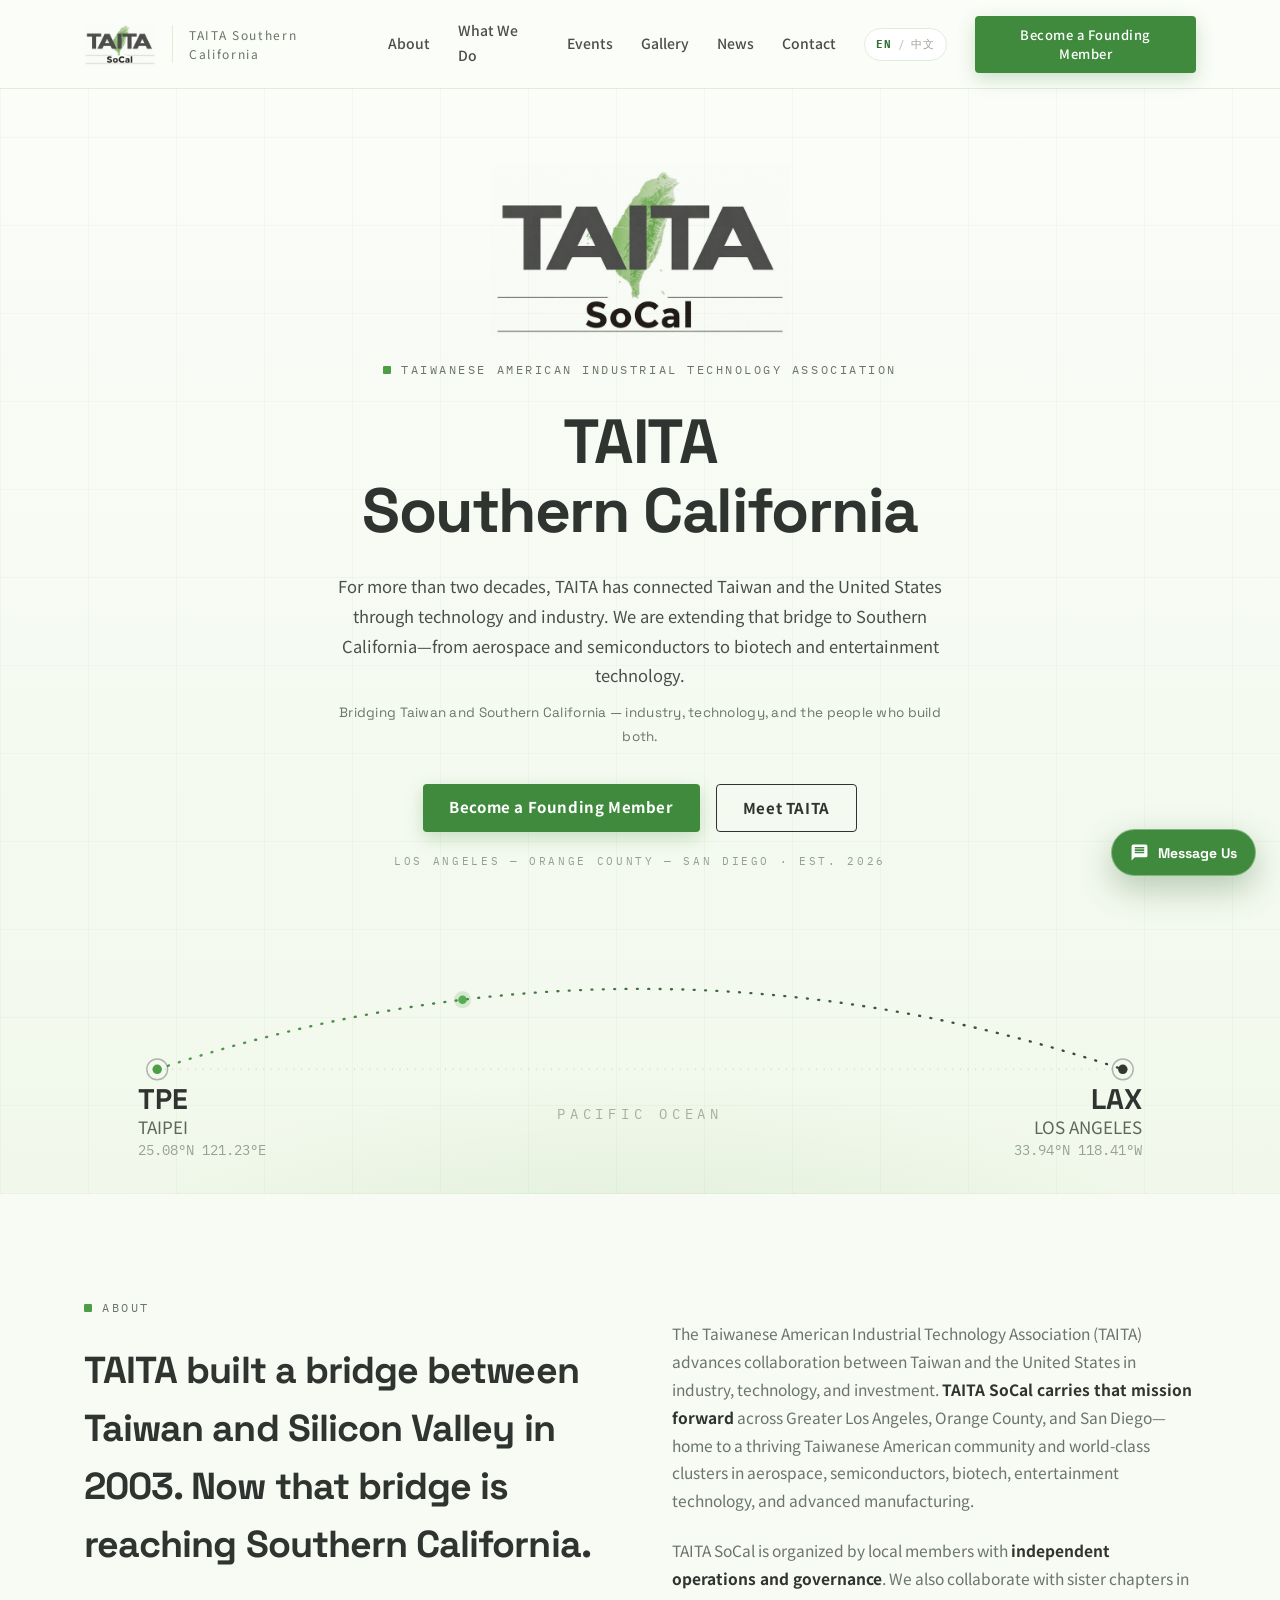
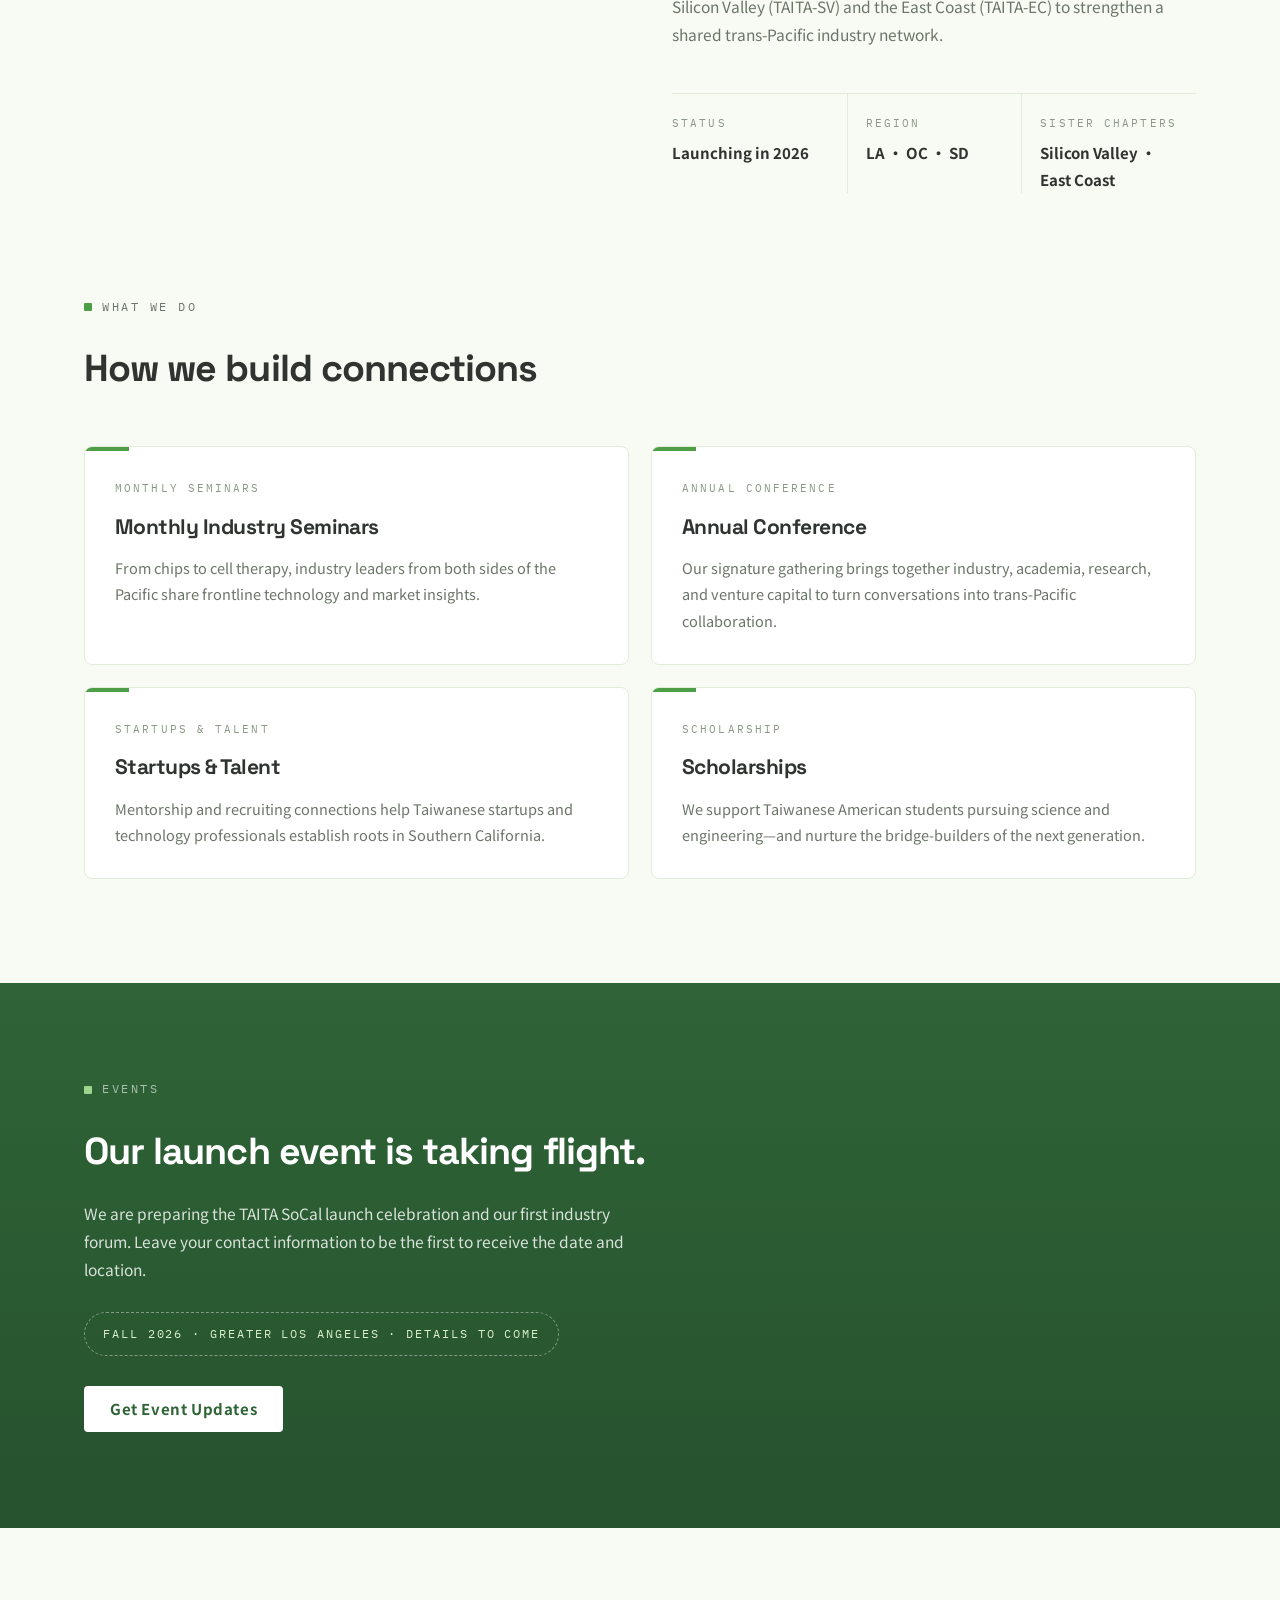
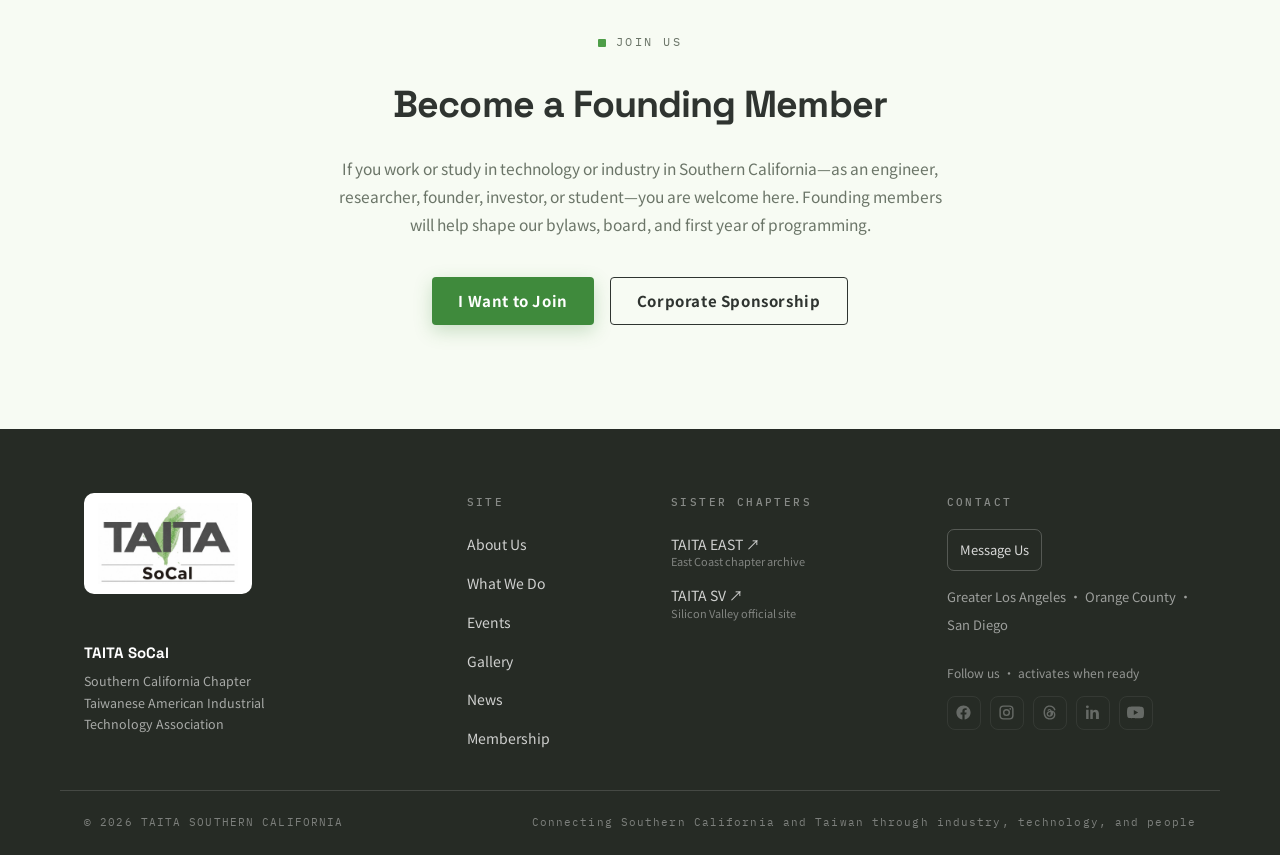
==== commit 92ea3d5a: "Add bilingual gallery and news pages" ====
--- a/public/index.html
+++ b/public/index.html
@@ -394,6 +394,10 @@
   }
 
   /* Responsive */
+  @media (max-width: 1100px){
+    .nav-zh{display:none}
+    .nav-links{gap:12px}
+  }
   @media (max-width: 860px){
     .about-grid{grid-template-columns:1fr;gap:28px}
     .cards{grid-template-columns:1fr}
@@ -403,6 +407,8 @@
   }
   @media (max-width: 720px){
     .nav-links a:not(.btn){display:none}
+    .nav-links a.nav-page{display:inline-block;font-size:12px}
+    .nav-links a.btn{display:none}
     .facts{grid-template-columns:1fr;border-top:none}
     .fact{border-left:none;padding-left:0;border-top:1px solid var(--line);padding-top:16px}
     .section{padding:76px 20px}
@@ -434,6 +440,8 @@
       <a href="#about" data-i18n="navAbout">關於</a>
       <a href="#focus" data-i18n="navFocus">焦點工作</a>
       <a href="#events" data-i18n="navEvents">活動</a>
+      <a href="/gallery.html" class="nav-page" data-i18n="navGallery">活動相簿</a>
+      <a href="/news.html" class="nav-page" data-i18n="navNews">最新消息</a>
       <a href="#contact" data-i18n="navContact">聯絡</a>
       <button class="lang-toggle" id="langToggle" type="button" aria-label="Switch to English" aria-pressed="false">
         <span id="langEn">EN</span><span class="lang-divider" aria-hidden="true">/</span><span id="langZh" class="active">中文</span>
@@ -642,6 +650,8 @@
         <li><a href="#about" data-i18n="footerAbout">關於我們</a></li>
         <li><a href="#focus" data-i18n="navFocus">焦點工作</a></li>
         <li><a href="#events" data-i18n="navEvents">活動</a></li>
+        <li><a href="/gallery.html" data-i18n="navGallery">活動相簿</a></li>
+        <li><a href="/news.html" data-i18n="navNews">最新消息</a></li>
         <li><a href="#join" data-i18n="footerJoin">入會</a></li>
       </ul>
     </div>
@@ -703,7 +713,7 @@
       homeAria: 'TAITA SoCal 首頁',
       emblemAria: 'TAITA SoCal 會徽',
       orgShort: '南加州台美產業科技協會',
-      navAbout: '關於', navFocus: '焦點工作', navEvents: '活動', navContact: '聯絡',
+      navAbout: '關於', navFocus: '焦點工作', navEvents: '活動', navGallery: '活動相簿', navNews: '最新消息', navContact: '聯絡',
       foundingMember: '成為創始會員', meetTaita: '認識 TAITA',
       heroTitle: '南加州<br>台美產業科技協會',
       heroLead: '我們把 TAITA 二十多年來連結台灣與美國科技產業的橋樑，延伸到南加州。從航太、半導體到生技與娛樂科技——這裡是下一段旅程的起點。',
@@ -744,7 +754,7 @@
       homeAria: 'TAITA SoCal home',
       emblemAria: 'TAITA SoCal emblem',
       orgShort: 'TAITA Southern California',
-      navAbout: 'About', navFocus: 'What We Do', navEvents: 'Events', navContact: 'Contact',
+      navAbout: 'About', navFocus: 'What We Do', navEvents: 'Events', navGallery: 'Gallery', navNews: 'News', navContact: 'Contact',
       foundingMember: 'Become a Founding Member', meetTaita: 'Meet TAITA',
       heroTitle: 'TAITA<br>Southern California',
       heroLead: 'For more than two decades, TAITA has connected Taiwan and the United States through technology and industry. We are extending that bridge to Southern California—from aerospace and semiconductors to biotech and entertainment technology.',
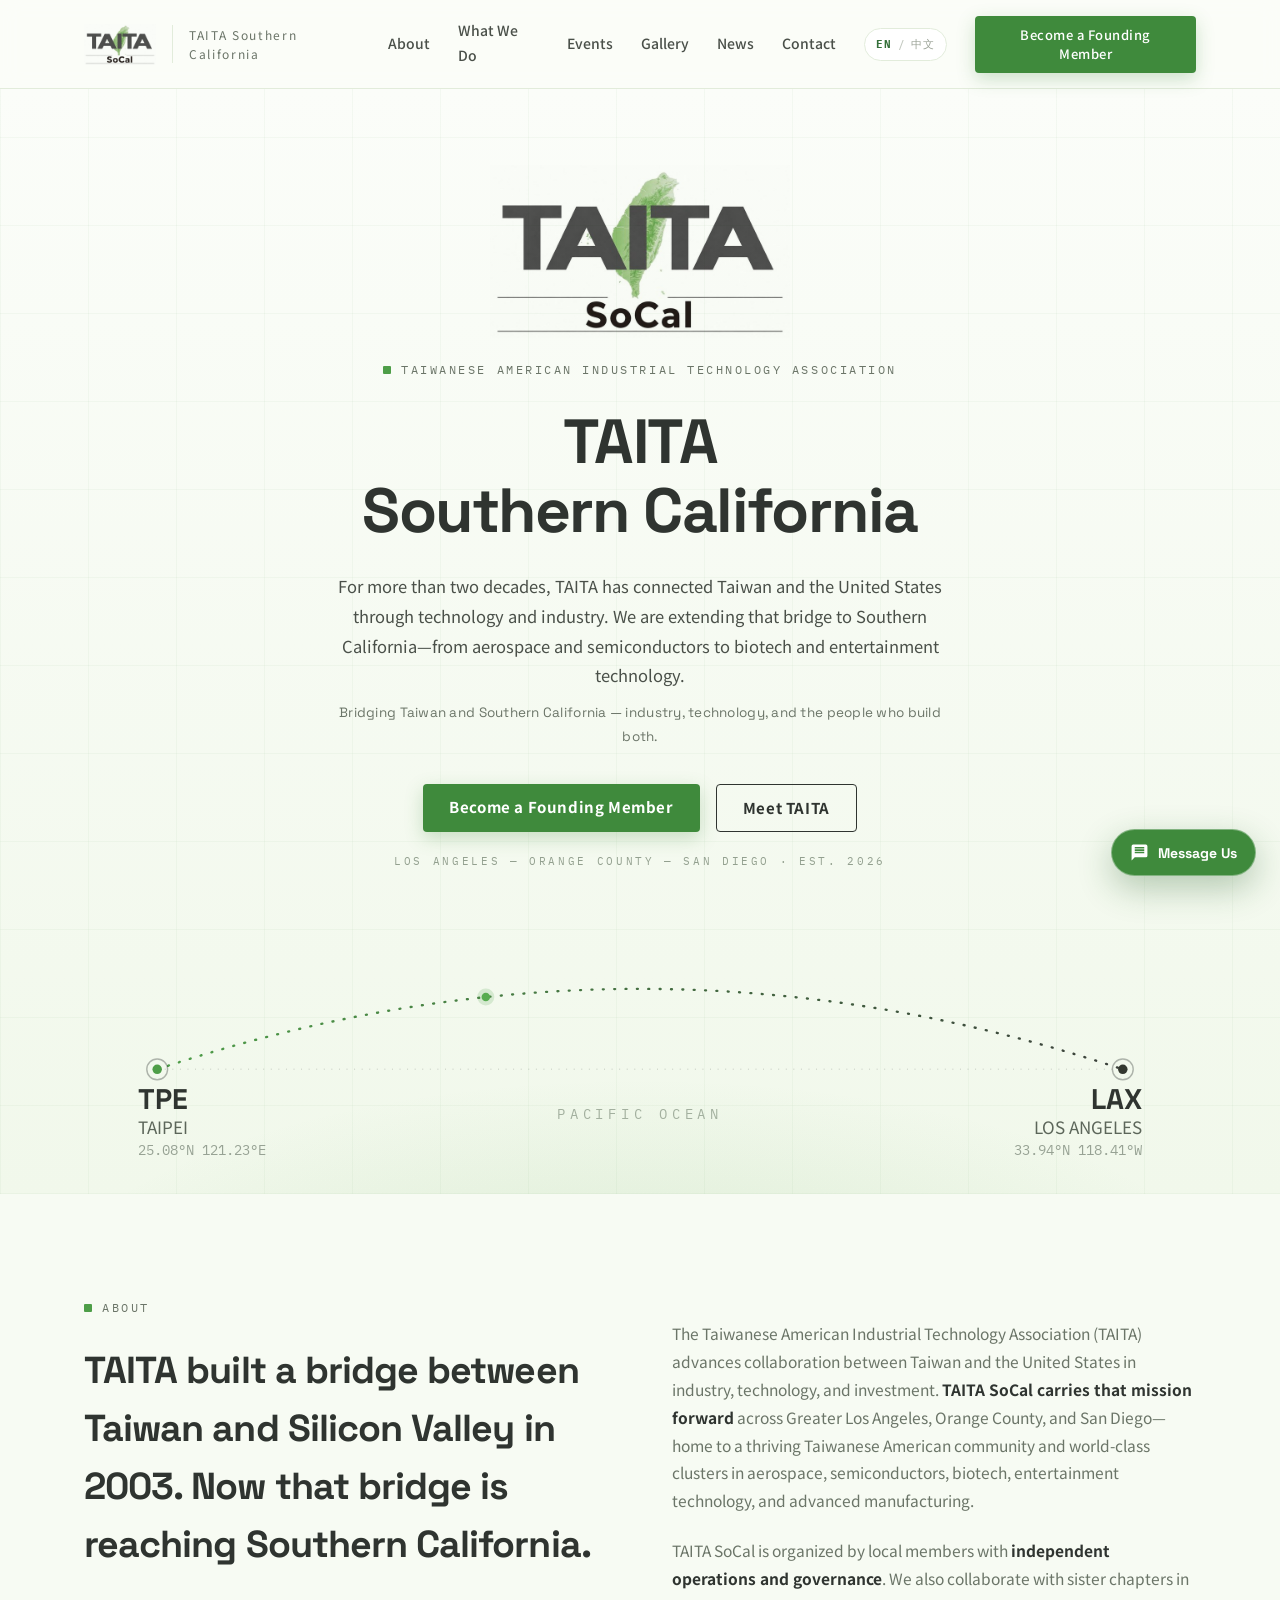
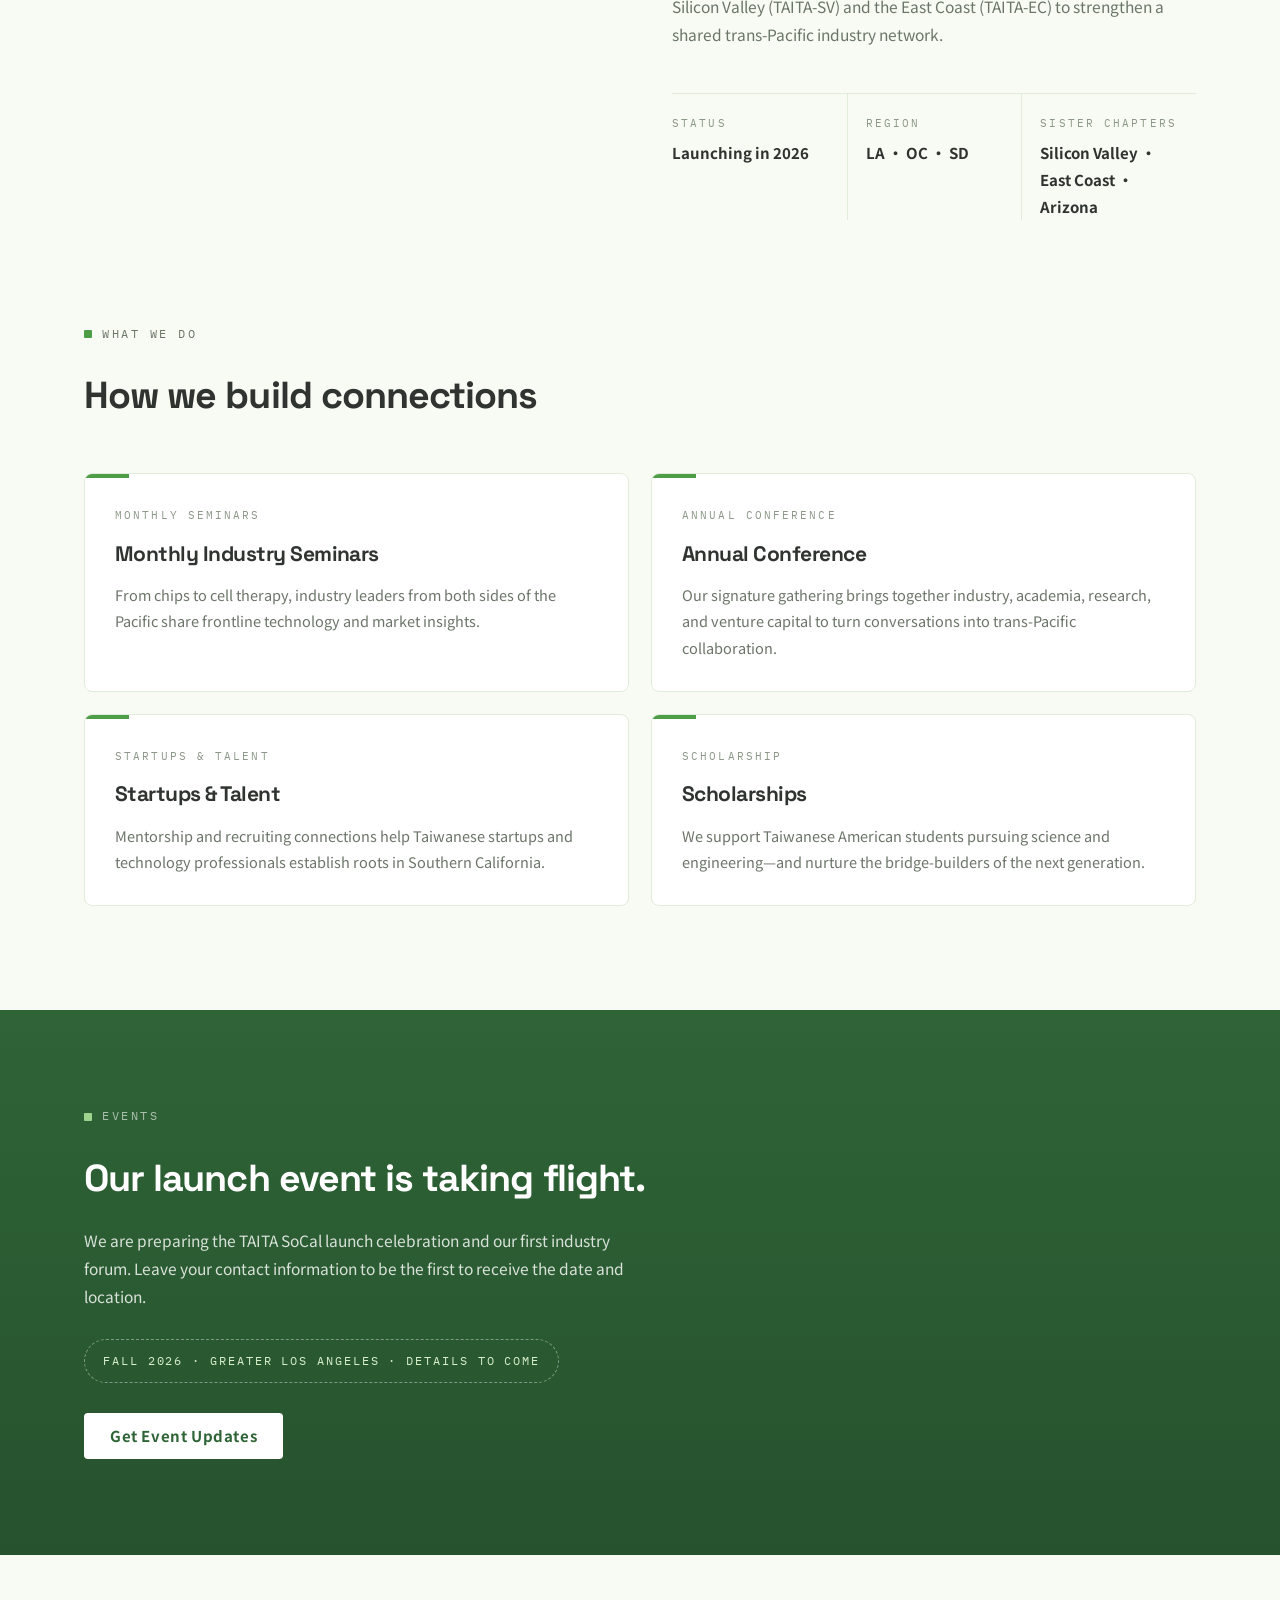
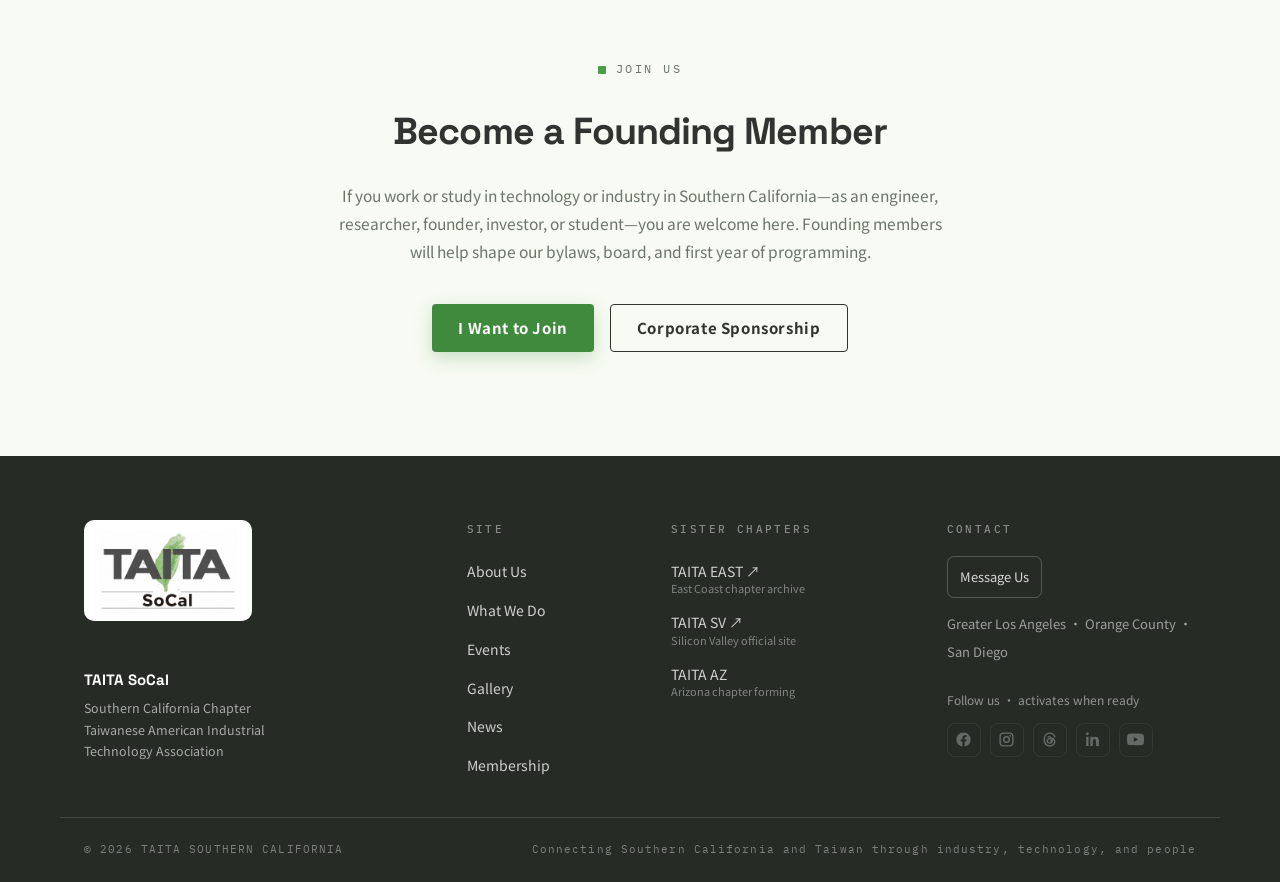
==== commit eff79612: "Add TAITA AZ chapter status" ====
--- a/public/index.html
+++ b/public/index.html
@@ -364,6 +364,7 @@
   .foot-region{color:rgba(255,255,255,.55);font-size:13px}
   .chapter-link{display:inline-flex;flex-direction:column;line-height:1.45}
   .chapter-link small{color:rgba(255,255,255,.42);font-size:11px}
+  .chapter-pending{color:rgba(255,255,255,.78);font-size:14px}
   .social-label{margin:24px 0 12px;color:rgba(255,255,255,.5);font-size:12px}
   .social-links{display:flex;gap:9px;flex-wrap:wrap}
   .social-link{
@@ -519,7 +520,7 @@
       <div class="facts">
         <div class="fact"><div class="k en">STATUS</div><div class="v" data-i18n="statusValue">2026 籌備啟動</div></div>
         <div class="fact"><div class="k en">REGION</div><div class="v">LA · OC · SD</div></div>
-        <div class="fact"><div class="k en">SISTER CHAPTERS</div><div class="v" data-i18n="sisterValue">矽谷 · 美東</div></div>
+        <div class="fact"><div class="k en">SISTER CHAPTERS</div><div class="v" data-i18n="sisterValue">矽谷 · 美東 · 亞利桑那</div></div>
       </div>
     </div>
   </div>
@@ -670,6 +671,12 @@
             <small data-i18n="svChapterNote">矽谷分會官方網站</small>
           </a>
         </li>
+        <li>
+          <span class="chapter-link chapter-pending">
+            <span>TAITA AZ</span>
+            <small data-i18n="azChapterNote">亞利桑那分會即將成立</small>
+          </span>
+        </li>
       </ul>
     </div>
     <div class="foot">
@@ -723,7 +730,7 @@
       aboutTitle: '2003 年，TAITA 在矽谷搭起台美科技產業的橋。現在，我們把橋的另一端，架在南加州。',
       aboutP1: '台美產業科技協會（TAITA）長期促進台灣與美國在產業、科技與投資上的合作。<strong>南加州分會承續這個使命</strong>，立足於大洛杉磯、橘郡與聖地牙哥——這裡有全美最深厚的台美社群，也有航太、半導體、生技醫療、娛樂科技與先進製造的完整聚落。',
       aboutP2: 'TAITA SoCal 由在地會員籌組、<strong>獨立運作與治理</strong>；同時與矽谷（TAITA-SV）、美東（TAITA-EC）等姊妹分會保持交流，共同壯大跨太平洋的產業網絡。',
-      statusValue: '2026 籌備啟動', sisterValue: '矽谷 · 美東',
+      statusValue: '2026 籌備啟動', sisterValue: '矽谷 · 美東 · 亞利桑那',
       focusEyebrow: '焦點工作 — WHAT WE DO', focusTitle: '我們在做的事',
       seminarTitle: '每月產業講座', seminarText: '從晶片到細胞治療，邀請兩地業界領袖分享第一線的技術與市場觀點。',
       conferenceTitle: '年度大會', conferenceText: '一年一度，匯聚產業、學研與創投，促成跨太平洋的實質合作。',
@@ -743,7 +750,7 @@
       messageButton: '留言給我們', messageButtonAria: '留言給 TAITA SoCal',
       footerOrg: '南加州台美產業科技協會<br>Southern California Taiwanese American<br>Industrial Technology Association',
       footerAbout: '關於我們', footerJoin: '入會', region: '大洛杉磯 · 橘郡 · 聖地牙哥',
-      sisterChaptersTitle: '姊妹分會', eastChapterNote: '美東分會歷史資料', svChapterNote: '矽谷分會官方網站',
+      sisterChaptersTitle: '姊妹分會', eastChapterNote: '美東分會歷史資料', svChapterNote: '矽谷分會官方網站', azChapterNote: '亞利桑那分會即將成立',
       socialLabel: '關注我們 · 帳號建立後啟用', socialAria: 'TAITA SoCal 社群媒體', socialPending: '帳號建立後啟用',
       footerTagline: '連結南加州與台灣的產業、科技與人'
     },
@@ -764,7 +771,7 @@
       aboutTitle: 'TAITA built a bridge between Taiwan and Silicon Valley in 2003. Now that bridge is reaching Southern California.',
       aboutP1: 'The Taiwanese American Industrial Technology Association (TAITA) advances collaboration between Taiwan and the United States in industry, technology, and investment. <strong>TAITA SoCal carries that mission forward</strong> across Greater Los Angeles, Orange County, and San Diego—home to a thriving Taiwanese American community and world-class clusters in aerospace, semiconductors, biotech, entertainment technology, and advanced manufacturing.',
       aboutP2: 'TAITA SoCal is organized by local members with <strong>independent operations and governance</strong>. We also collaborate with sister chapters in Silicon Valley (TAITA-SV) and the East Coast (TAITA-EC) to strengthen a shared trans-Pacific industry network.',
-      statusValue: 'Launching in 2026', sisterValue: 'Silicon Valley · East Coast',
+      statusValue: 'Launching in 2026', sisterValue: 'Silicon Valley · East Coast · Arizona',
       focusEyebrow: 'WHAT WE DO', focusTitle: 'How we build connections',
       seminarTitle: 'Monthly Industry Seminars', seminarText: 'From chips to cell therapy, industry leaders from both sides of the Pacific share frontline technology and market insights.',
       conferenceTitle: 'Annual Conference', conferenceText: 'Our signature gathering brings together industry, academia, research, and venture capital to turn conversations into trans-Pacific collaboration.',
@@ -784,7 +791,7 @@
       messageButton: 'Message Us', messageButtonAria: 'Send TAITA SoCal a message',
       footerOrg: 'Southern California Chapter<br>Taiwanese American Industrial<br>Technology Association',
       footerAbout: 'About Us', footerJoin: 'Membership', region: 'Greater Los Angeles · Orange County · San Diego',
-      sisterChaptersTitle: 'SISTER CHAPTERS', eastChapterNote: 'East Coast chapter archive', svChapterNote: 'Silicon Valley official site',
+      sisterChaptersTitle: 'SISTER CHAPTERS', eastChapterNote: 'East Coast chapter archive', svChapterNote: 'Silicon Valley official site', azChapterNote: 'Arizona chapter forming',
       socialLabel: 'Follow us · activates when ready', socialAria: 'TAITA SoCal social media', socialPending: 'account coming soon',
       footerTagline: 'Connecting Southern California and Taiwan through industry, technology, and people'
     }
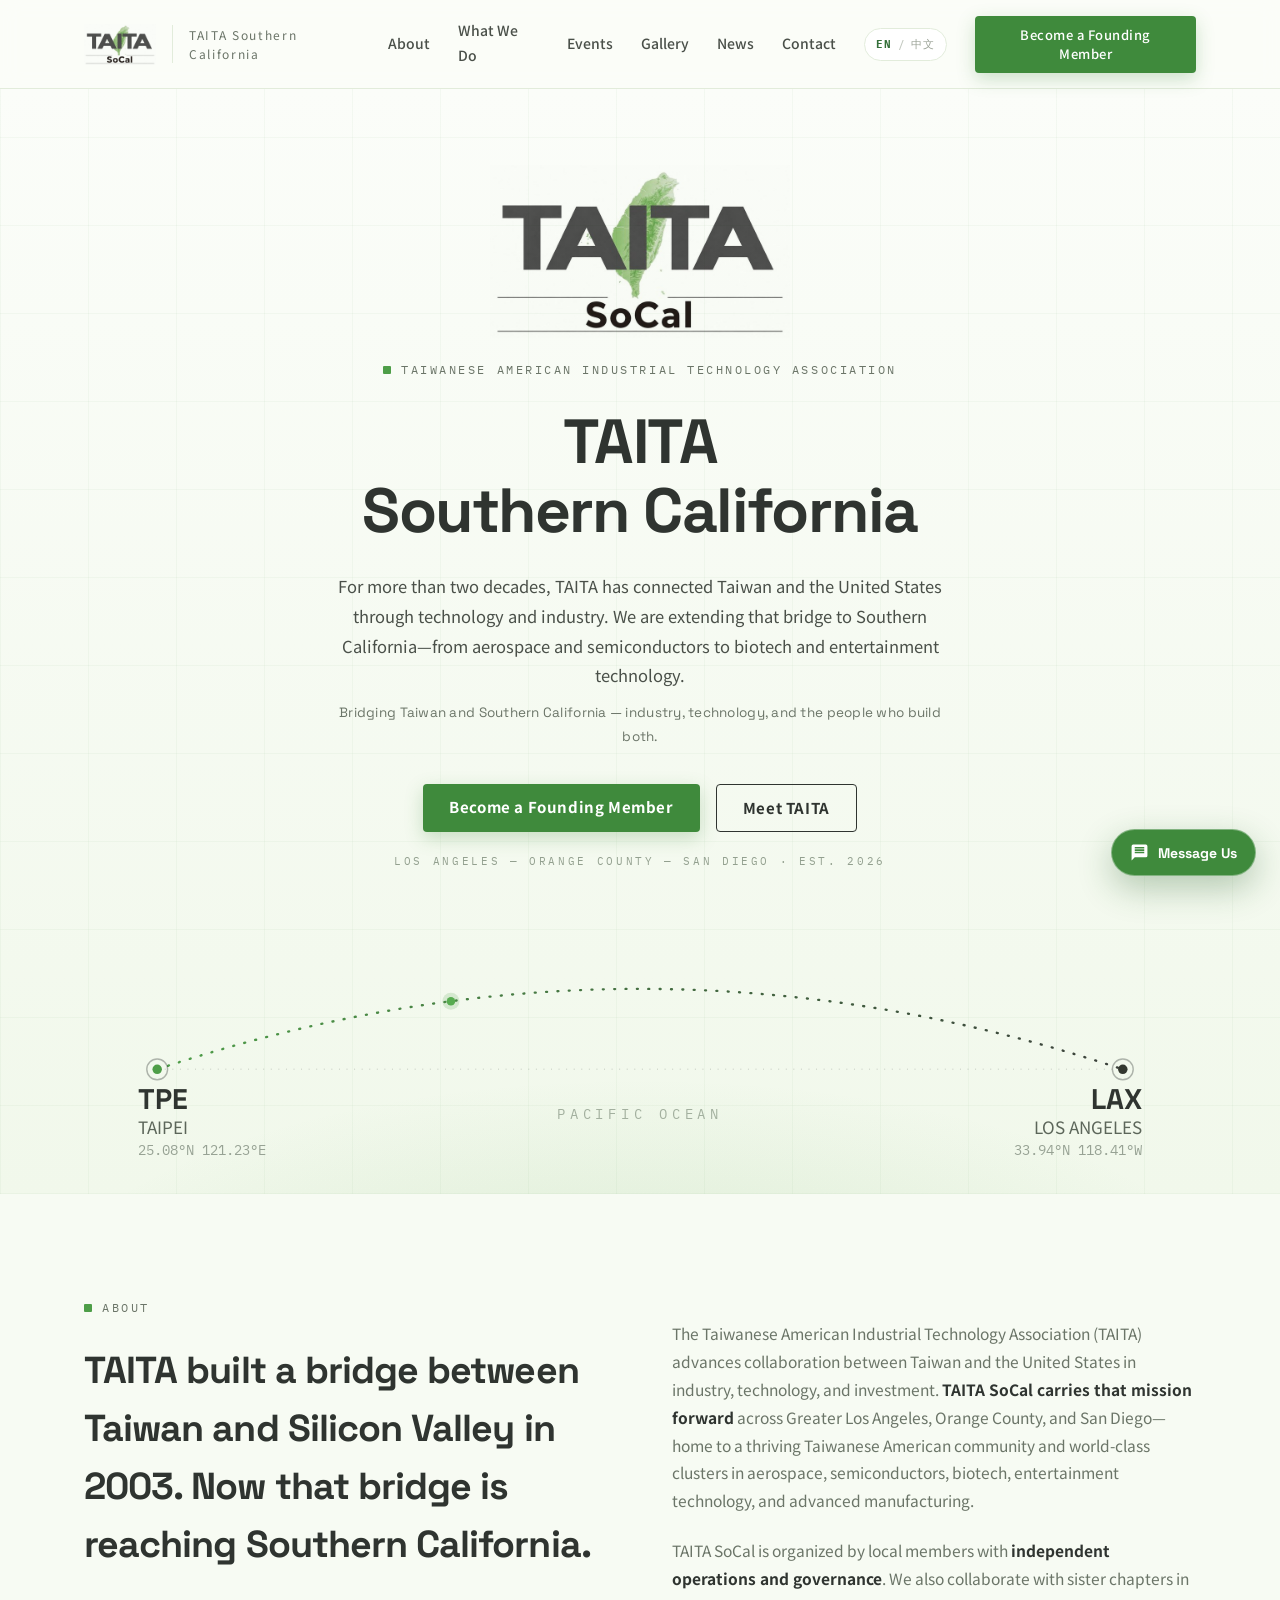
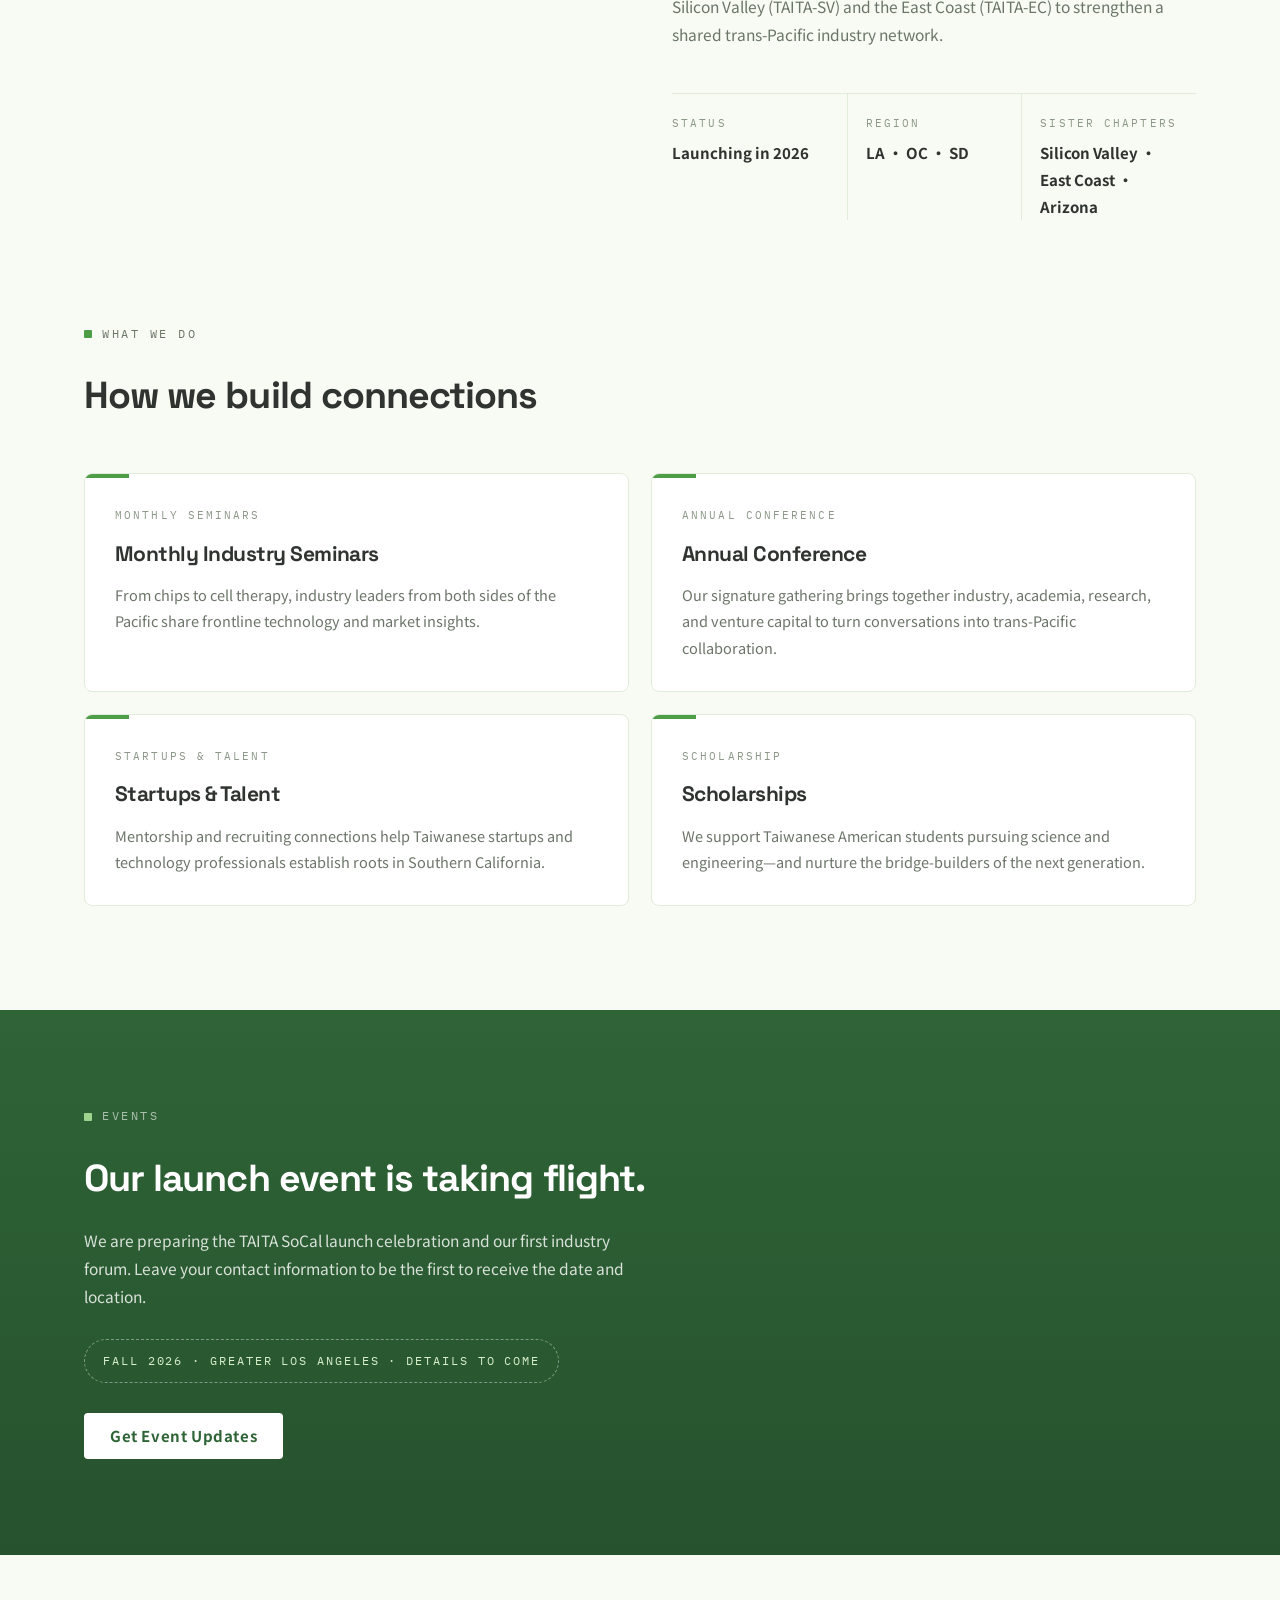
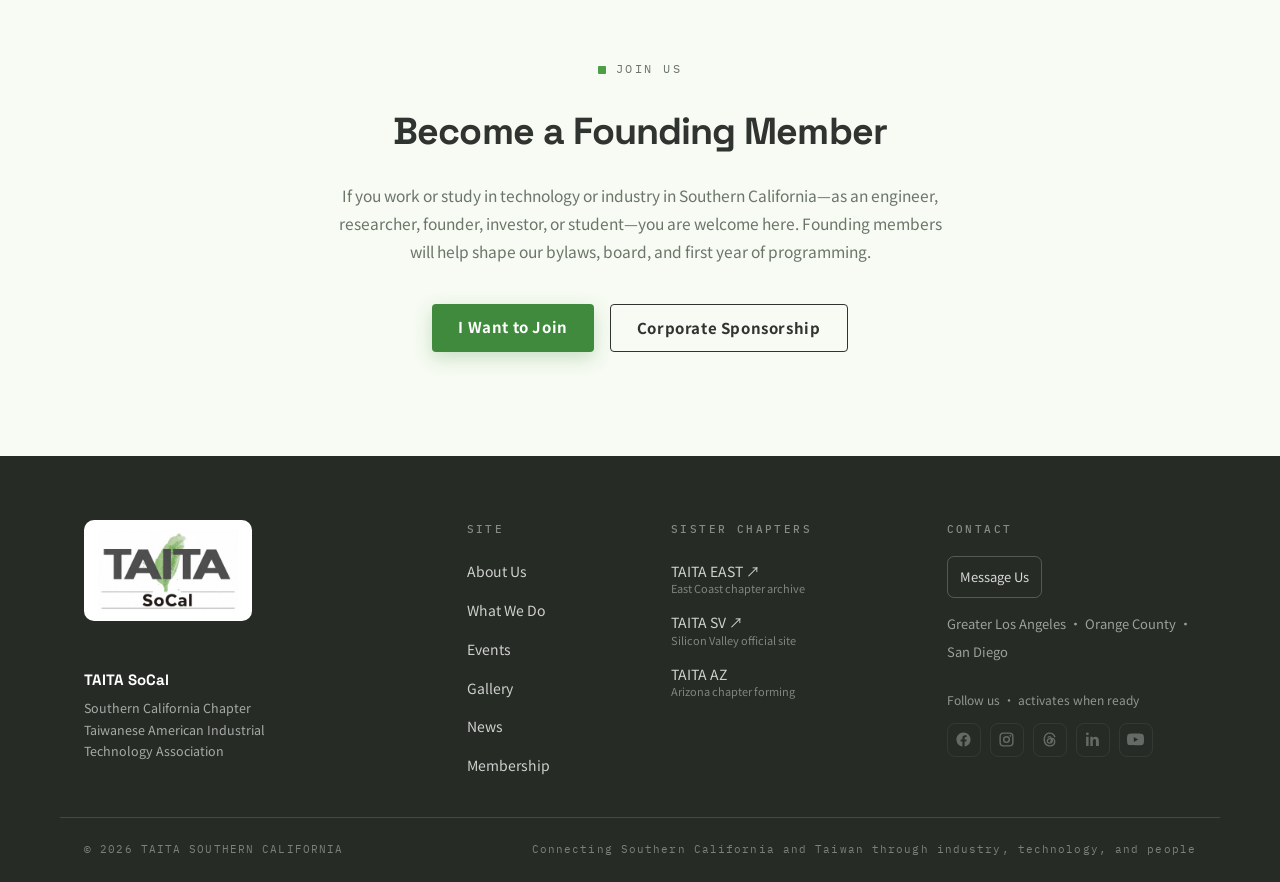
==== commit 0d12dfb9: "Add TAITA SoCal membership application flow" ====
--- a/public/index.html
+++ b/public/index.html
@@ -447,7 +447,7 @@
       <button class="lang-toggle" id="langToggle" type="button" aria-label="Switch to English" aria-pressed="false">
         <span id="langEn">EN</span><span class="lang-divider" aria-hidden="true">/</span><span id="langZh" class="active">中文</span>
       </button>
-      <a href="#join" class="btn btn-green" data-i18n="foundingMember">成為創始會員</a>
+      <a href="/join/" class="btn btn-green" data-i18n="foundingMember">成為創始會員</a>
     </div>
   </div>
 </nav>
@@ -461,7 +461,7 @@
     <p class="lead" data-i18n="heroLead">我們把 TAITA 二十多年來連結台灣與美國科技產業的橋樑，延伸到南加州。從航太、半導體到生技與娛樂科技——這裡是下一段旅程的起點。</p>
     <p class="lead-en en" data-i18n="heroTagline">Bridging Taiwan and Southern California — industry, technology, and the people who build both.</p>
     <div class="hero-cta">
-      <a href="#join" class="btn btn-green" data-i18n="foundingMember">成為創始會員</a>
+      <a href="/join/" class="btn btn-green" data-i18n="foundingMember">成為創始會員</a>
       <a href="#about" class="btn btn-ink" data-i18n="meetTaita">認識 TAITA</a>
     </div>
     <div class="hero-meta">LOS ANGELES — ORANGE COUNTY — SAN DIEGO · EST. 2026</div>
@@ -578,7 +578,7 @@
     <h2 class="display" data-i18n="foundingMember">成為創始會員</h2>
     <p data-i18n="joinText">只要你在南加州從事科技或產業相關工作——工程師、研究員、創業者、投資人、學生——都歡迎加入。創始會員將一起參與分會章程、理事會與第一年活動的規劃。</p>
     <div class="join-cta">
-      <button class="btn btn-green contact-trigger" type="button" data-contact="membership" data-i18n="joinButton">我要加入</button>
+      <a class="btn btn-green" href="/join/" data-i18n="joinButton">我要加入</a>
       <button class="btn btn-ink contact-trigger" type="button" data-contact="sponsorship" data-i18n="sponsorButton">企業贊助合作</button>
     </div>
   </div>
@@ -653,7 +653,7 @@
         <li><a href="#events" data-i18n="navEvents">活動</a></li>
         <li><a href="/gallery.html" data-i18n="navGallery">活動相簿</a></li>
         <li><a href="/news.html" data-i18n="navNews">最新消息</a></li>
-        <li><a href="#join" data-i18n="footerJoin">入會</a></li>
+        <li><a href="/join/" data-i18n="footerJoin">入會</a></li>
       </ul>
     </div>
     <div class="foot">
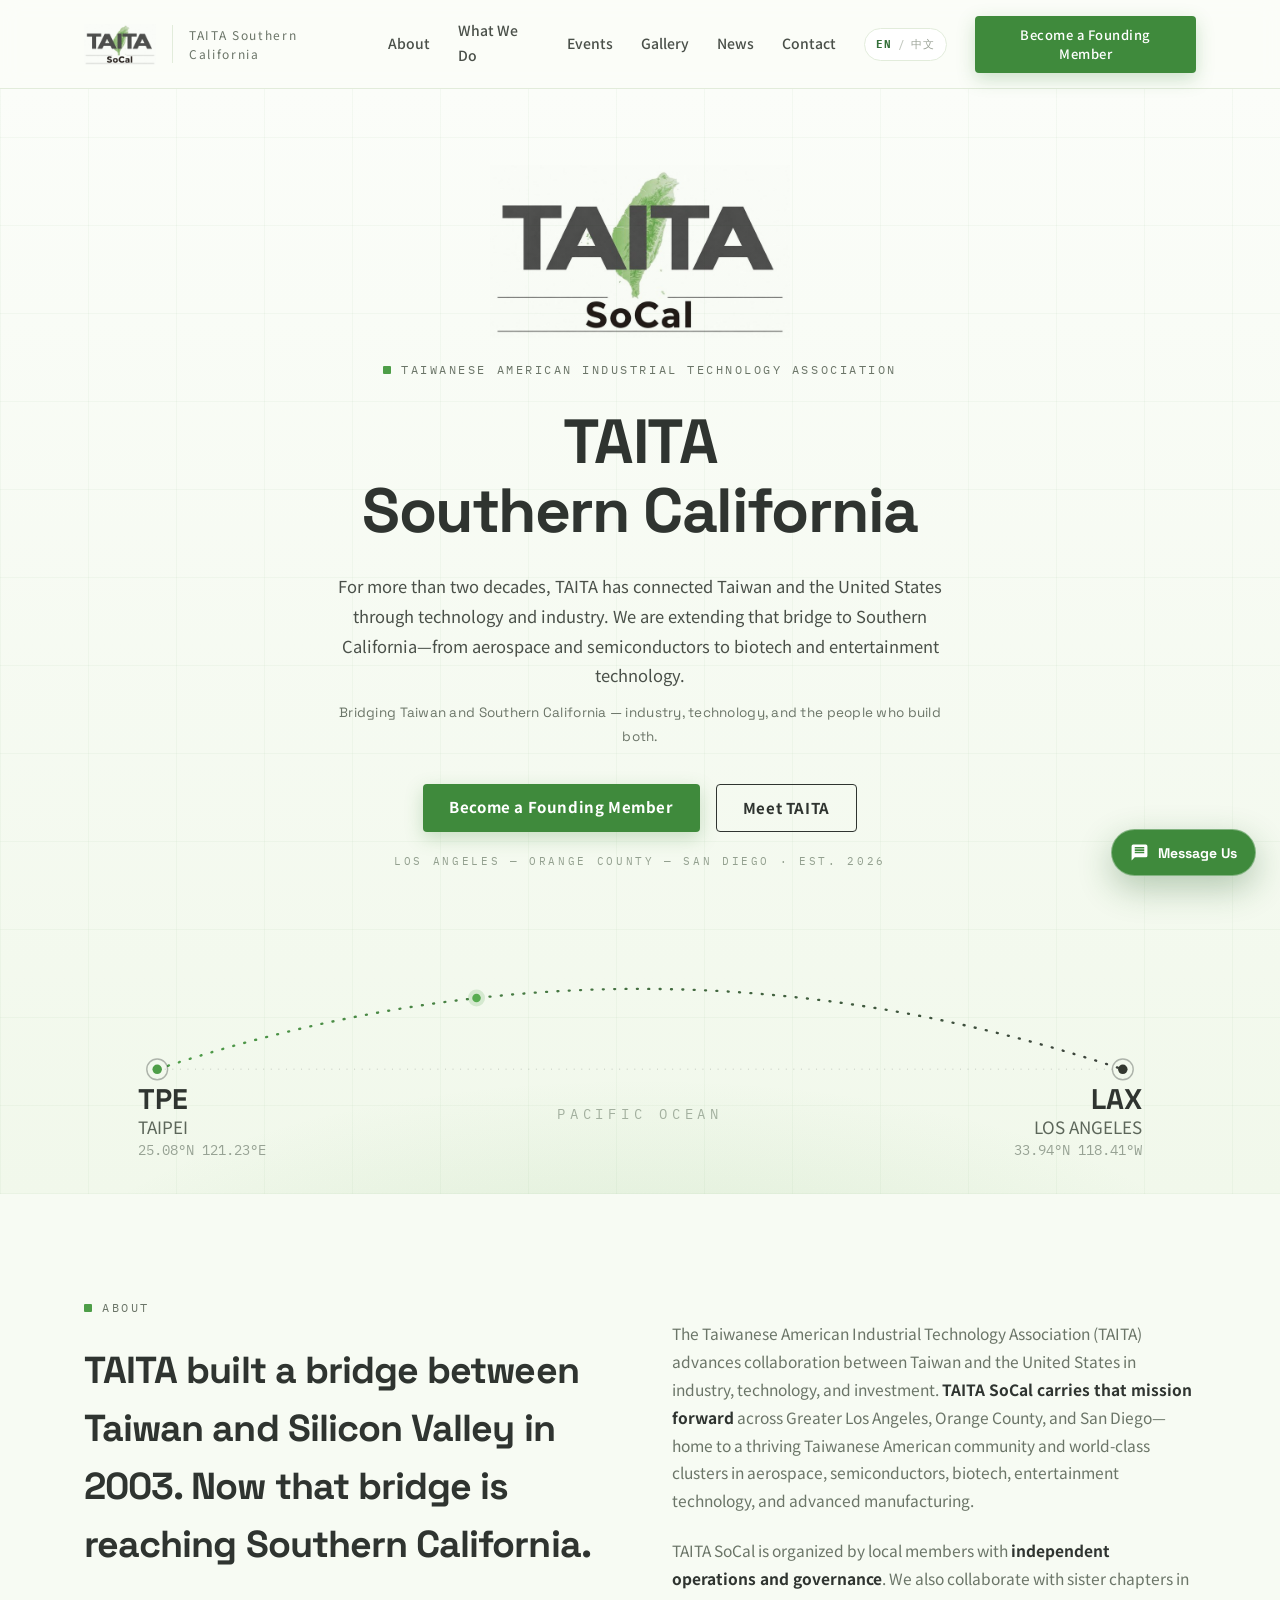
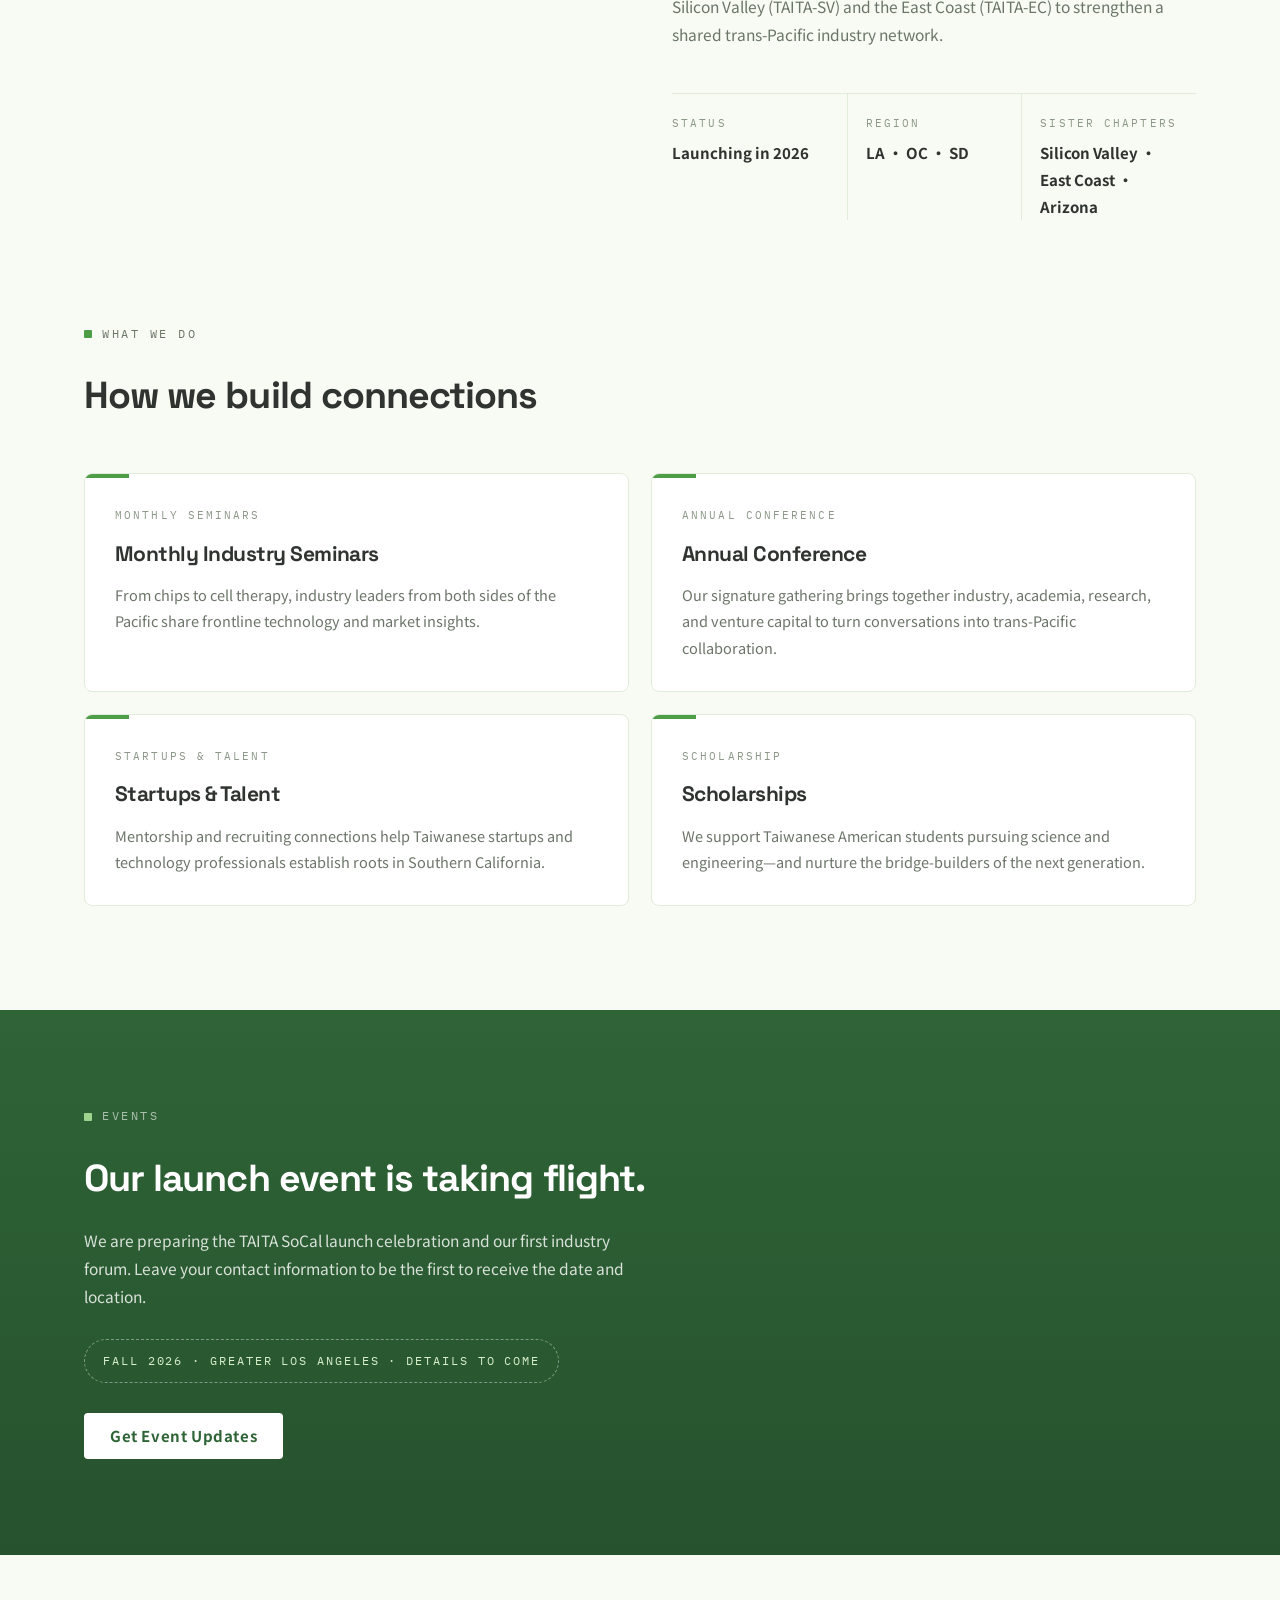
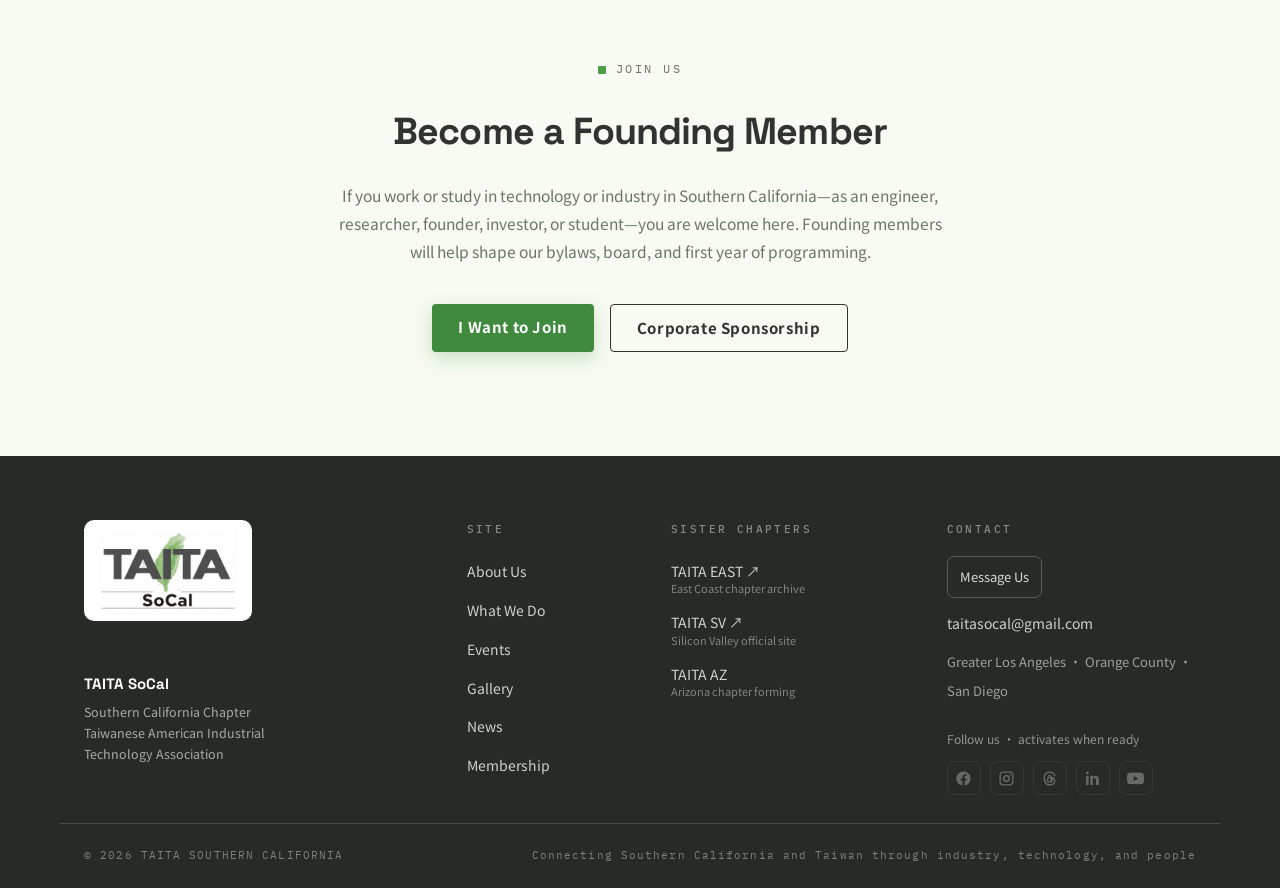
==== commit 8259da2a: "Route website messages to TAITA Gmail" ====
--- a/public/index.html
+++ b/public/index.html
@@ -35,7 +35,7 @@
       ],
       "url": "https://taitasocal.org/",
       "logo": "https://taitasocal.org/logo.jpg",
-      "email": "info@taitasocal.org",
+      "email": "taitasocal@gmail.com",
       "description": "TAITA SoCal connects the industries, technologies, and people of Taiwan and Southern California.",
       "areaServed": [
         { "@type": "AdministrativeArea", "name": "Greater Los Angeles" },
@@ -683,6 +683,7 @@
       <h4>CONTACT</h4>
       <ul>
         <li><button class="footer-message-button contact-trigger" type="button" data-contact="question" data-i18n="messageButton">留言給我們</button></li>
+        <li><a href="mailto:taitasocal@gmail.com">taitasocal@gmail.com</a></li>
         <li><span class="foot-region" data-i18n="region">大洛杉磯 · 橘郡 · 聖地牙哥</span></li>
       </ul>
       <div class="social-label" data-i18n="socialLabel">關注我們 · 帳號建立後啟用</div>
@@ -742,7 +743,7 @@
       joinEyebrow: '入會 — JOIN US', joinText: '只要你在南加州從事科技或產業相關工作——工程師、研究員、創業者、投資人、學生——都歡迎加入。創始會員將一起參與分會章程、理事會與第一年活動的規劃。',
       joinButton: '我要加入', sponsorButton: '企業贊助合作',
       contactEyebrow: '留言給我們', contactTitle: '聯絡 TAITA SoCal', closeDialogAria: '關閉留言視窗',
-      contactIntro: '填寫下面的表單，我們會盡快回覆。',
+      contactIntro: '填寫下面的表單，留言會寄到 taitasocal@gmail.com，我們會盡快回覆。',
       formName: '姓名 *', formNamePlaceholder: '您的姓名', formEmail: 'Email *', formEmailPlaceholder: 'name@example.com',
       formCategory: '留言類別 *', categoryMembership: '我要加入', categorySponsorship: '企業合作／贊助', categoryQuestion: '詢問問題', categoryOther: '其他',
       formMessage: '留言內容 *', formMessagePlaceholder: '請告訴我們您想了解的內容', formPrivacy: '您的資料只會用於回覆這次留言。',
@@ -783,7 +784,7 @@
       joinEyebrow: 'JOIN US', joinText: 'If you work or study in technology or industry in Southern California—as an engineer, researcher, founder, investor, or student—you are welcome here. Founding members will help shape our bylaws, board, and first year of programming.',
       joinButton: 'I Want to Join', sponsorButton: 'Corporate Sponsorship',
       contactEyebrow: 'SEND US A MESSAGE', contactTitle: 'Contact TAITA SoCal', closeDialogAria: 'Close message window',
-      contactIntro: 'Complete the form below and we will reply as soon as we can.',
+      contactIntro: 'Complete the form below. Your message will be delivered to taitasocal@gmail.com and we will reply as soon as we can.',
       formName: 'NAME *', formNamePlaceholder: 'Your name', formEmail: 'EMAIL *', formEmailPlaceholder: 'name@example.com',
       formCategory: 'MESSAGE TYPE *', categoryMembership: 'I want to join', categorySponsorship: 'Corporate partnership / sponsorship', categoryQuestion: 'Ask a question', categoryOther: 'Other',
       formMessage: 'MESSAGE *', formMessagePlaceholder: 'Tell us how we can help', formPrivacy: 'We will only use your information to reply to this message.',
